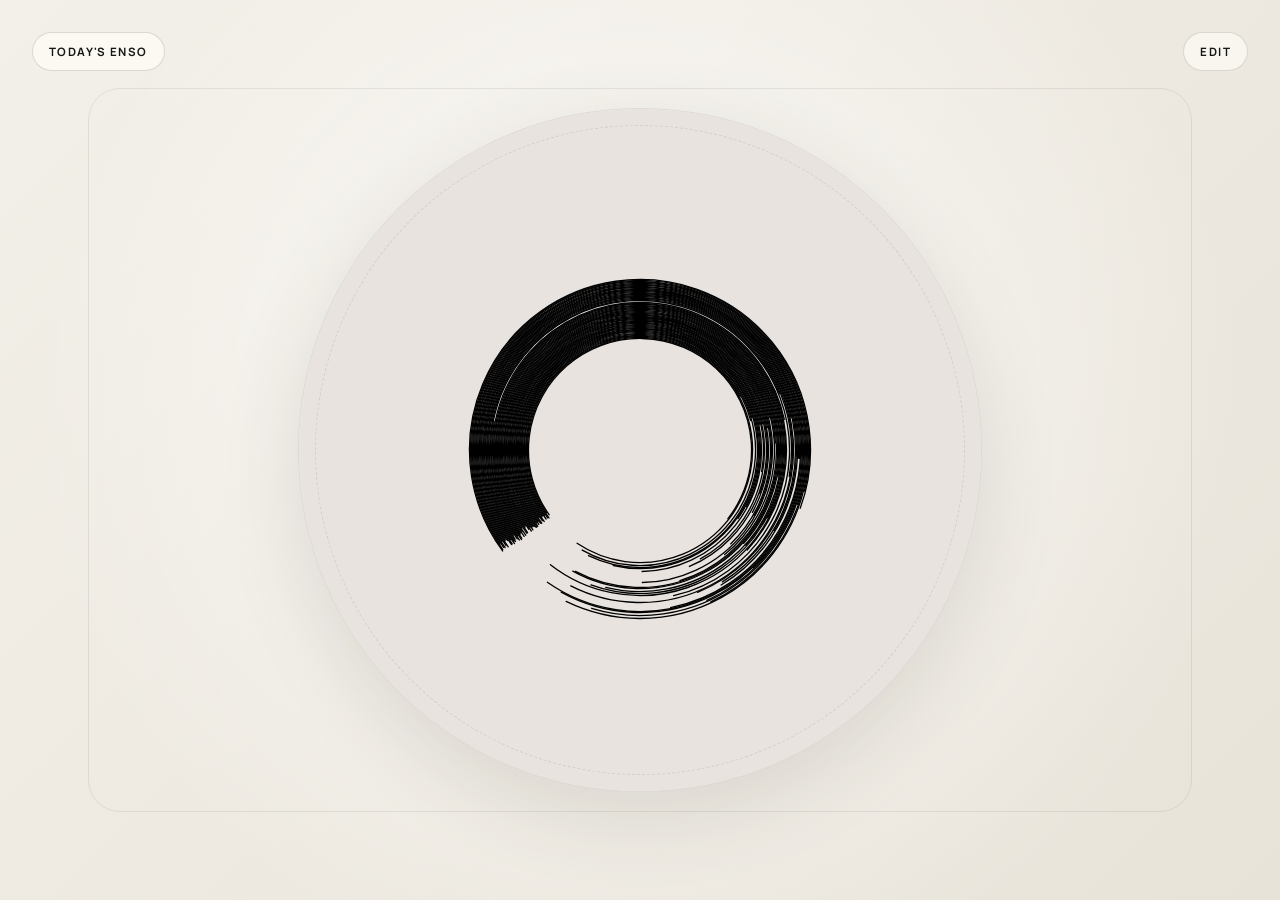
==== index.html @ 66846005 "Modernize design and organize docs Co-authored-by: Copilot <223556219+Copilot@users.noreply.github.c" ====
<!DOCTYPE html>
<!-- saved from url=(0022)./ -->
<html lang="en"><head><meta http-equiv="Content-Type" content="text/html; charset=UTF-8">
    
    <meta name="viewport" content="width=device-width, initial-scale=1.0">
    <title>CyberEnsō</title>
    <link rel="apple-touch-icon" sizes="57x57" href="./assets/apple-icon-57x57.png">
    <link rel="apple-touch-icon" sizes="60x60" href="./assets/apple-icon-60x60.png">
    <link rel="apple-touch-icon" sizes="72x72" href="./assets/apple-icon-72x72.png">
    <link rel="apple-touch-icon" sizes="76x76" href="./assets/apple-icon-76x76.png">
    <link rel="apple-touch-icon" sizes="114x114" href="./assets/apple-icon-114x114.png">
    <link rel="apple-touch-icon" sizes="120x120" href="./assets/apple-icon-120x120.png">
    <link rel="apple-touch-icon" sizes="144x144" href="./assets/apple-icon-144x144.png">
    <link rel="apple-touch-icon" sizes="152x152" href="./assets/apple-icon-152x152.png">
    <link rel="apple-touch-icon" sizes="180x180" href="./assets/apple-icon-180x180.png">
    <link rel="icon" type="image/png" sizes="192x192" href="./assets/android-icon-192x192.png">
    <link rel="icon" type="image/png" sizes="32x32" href="./assets/favicon-32x32.png">
    <link rel="icon" type="image/png" sizes="96x96" href="./assets/favicon-96x96.png">
    <link rel="icon" type="image/png" sizes="16x16" href="./assets/favicon-16x16.png">
    <link rel="manifest" href="./assets/manifest.json">
    <meta name="msapplication-TileColor" content="#e8e3df">
    <meta name="msapplication-TileImage" content="./assets/apple-icon-144x144.png">
    <meta name="theme-color" content="#e8e3df">
    <meta property="og:url" content=".">
    <meta property="og:type" content="website">
    <meta property="og:title" content="CyberEnsō">
    <meta property="og:description" content="A tool to generate your own Ensō.">
    <meta property="og:image" content="./assets/enso.png">
    <script type="module" crossorigin="" src="./assets/index-CF1CkH1m.js"></script>
    <link rel="stylesheet" crossorigin="" href="./assets/index-Bpd4tjvV.css">
  </head>
  <body>
    <div id="app" data-v-app=""><div class="container"><div class="toolbar"><div id="edit">Today's Enso</div><div id="edit">Close</div></div><div id="enso"><svg id="svgenso" viewBox="0 0 2048 2048" xmlns="http://www.w3.org/2000/svg"><rect width="100%" height="100%" fill="#e8e3df"></rect><path fill="none" stroke="#000000" stroke-width="4" d="M 1476.0691675437706 1264.369440146376 A 512 512 0 1 0 607.1728546015645 1321.3199133240012" stroke-linecap="round" shape-rendering="geometricPrecision"></path><path fill="none" stroke="#000000" stroke-width="4" d="M 1172.817197703873 1510.7591207851851 A 509 509 0 1 0 611.6888050130898 1322.4635295785167" stroke-linecap="round" shape-rendering="geometricPrecision"></path><path fill="none" stroke="#000000" stroke-width="4" d="M 1462.208854314926 1277 A 506 506 0 1 0 618.3015240126605 1326.3983243696136" stroke-linecap="round" shape-rendering="geometricPrecision"></path><path fill="none" stroke="#000000" stroke-width="4" d="M 1514.1081425869734 910.8496196650359 A 503 503 0 1 0 620.7068509453918 1324.605448928687" stroke-linecap="round" shape-rendering="geometricPrecision"></path><path fill="none" stroke="#000000" stroke-width="4" d="M 894.5904774487395 1506.9629131445342 A 500 500 0 1 0 614.9251412874881 1311.5026260216391" stroke-linecap="round" shape-rendering="geometricPrecision"></path><path fill="none" stroke="#000000" stroke-width="4" d="M 1514.8811052757835 946.2520708750053 A 497 497 0 1 0 625.5175048108542 1321.019698046834" stroke-linecap="round" shape-rendering="geometricPrecision"></path><path fill="none" stroke="#000000" stroke-width="4" d="M 963.7965443578572 1514.317798910813 A 494 494 0 1 0 619.8340395920383 1308.0525945093793" stroke-linecap="round" shape-rendering="geometricPrecision"></path><path fill="none" stroke="#000000" stroke-width="4" d="M 1421.2273442380992 1312.6025588756042 A 491 491 0 1 0 628.2892134159788 1314.6784707904167" stroke-linecap="round" shape-rendering="geometricPrecision"></path><path fill="none" stroke="#000000" stroke-width="4" d="M 1511.7027235853188 1006.9690456091795 A 488 488 0 1 0 630.7069982627243 1312.9024312540191" stroke-linecap="round" shape-rendering="geometricPrecision"></path><path fill="none" stroke="#000000" stroke-width="4" d="M 1492.474025750198 1149.5272368747226 A 485 485 0 1 0 633.1247831094698 1311.1263917176216" stroke-linecap="round" shape-rendering="geometricPrecision"></path><path fill="none" stroke="#000000" stroke-width="4" d="M 907.3936463209601 1491.6825400650303 A 482 482 0 1 0 623.9340785840329 1292.8331425282106" stroke-linecap="round" shape-rendering="geometricPrecision"></path><path fill="none" stroke="#000000" stroke-width="4" d="M 1499.4296066361933 965.6245845089344 A 479 479 0 1 0 639.9494664072417 1310.2624454012746" stroke-linecap="round" shape-rendering="geometricPrecision"></path><path fill="none" stroke="#000000" stroke-width="4" d="M 1409.092089322475 1303.7857800912172 A 476 476 0 1 0 642.3547933399731 1308.469569960348" stroke-linecap="round" shape-rendering="geometricPrecision"></path><path fill="none" stroke="#000000" stroke-width="4" d="M 1253.3149503765176 1437.6951214769342 A 473 473 0 1 0 637.0151836579637 1295.9774842164707" stroke-linecap="round" shape-rendering="geometricPrecision"></path><path fill="none" stroke="#000000" stroke-width="4" d="M 1490.4966912714212 1081.2785914004194 A 470 470 0 1 0 647.1654472054356 1304.883819078495" stroke-linecap="round" shape-rendering="geometricPrecision"></path><path fill="none" stroke="#000000" stroke-width="4" d="M 1415.659155230513 1278.3464293520176 A 467 467 0 1 0 649.5707741381668 1303.0909436375682" stroke-linecap="round" shape-rendering="geometricPrecision"></path><path fill="none" stroke="#000000" stroke-width="4" d="M 813.3484081208503 1437.4270272234028 A 464 464 0 1 0 637.076978560834 1280.0987611847952" stroke-linecap="round" shape-rendering="geometricPrecision"></path><path fill="none" stroke="#000000" stroke-width="4" d="M 1288.4187371578323 1401.6290924172251 A 461 461 0 1 0 644.99159708483 1286.4378603016191" stroke-linecap="round" shape-rendering="geometricPrecision"></path><path fill="none" stroke="#000000" stroke-width="4" d="M 1473.5852500190301 1111.3905198824575 A 458 458 0 1 0 656.7867549363607 1297.7123173147886" stroke-linecap="round" shape-rendering="geometricPrecision"></path><path fill="none" stroke="#000000" stroke-width="4" d="M 1244.5883772120833 1421.951966748425 A 455 455 0 1 0 649.9244613310145 1283.022183161034" stroke-linecap="round" shape-rendering="geometricPrecision"></path><path fill="none" stroke="#000000" stroke-width="4" d="M 984.6056042780585 1474.280003537469 A 452 452 0 1 0 650.6035708879149 1278.7137741197826" stroke-linecap="round" shape-rendering="geometricPrecision"></path><path fill="none" stroke="#000000" stroke-width="4" d="M 1471.2914194431937 984.8670715063015 A 449 449 0 1 0 662.1382012704164 1289.8139172808496" stroke-linecap="round" shape-rendering="geometricPrecision"></path><path fill="none" stroke="#000000" stroke-width="4" d="M 1365.655821631064 1310.6832739201964 A 446 446 0 1 0 659.1052260284393 1280.452342411302" stroke-linecap="round" shape-rendering="geometricPrecision"></path><path fill="none" stroke="#000000" stroke-width="4" d="M 1455.6459386998592 1123.653317074332 A 443 443 0 1 0 668.813389600017 1288.747940110156" stroke-linecap="round" shape-rendering="geometricPrecision"></path><path fill="none" stroke="#000000" stroke-width="4" d="M 1416.042870642882 1223.7558198854006 A 440 440 0 1 0 671.2187165327482 1286.9550646692292" stroke-linecap="round" shape-rendering="geometricPrecision"></path><path fill="none" stroke="#000000" stroke-width="4" d="M 1373.0037178906668 1286.9931651174452 A 437 437 0 1 0 671.8093406573986 1282.709759135259" stroke-linecap="round" shape-rendering="geometricPrecision"></path><path fill="none" stroke="#000000" stroke-width="4" d="M 1396.0106085047169 1247.5265245109636 A 434 434 0 1 0 672.4419280465245 1278.4856028233326" stroke-linecap="round" shape-rendering="geometricPrecision"></path><path fill="none" stroke="#000000" stroke-width="4" d="M 1454.9343566124046 1016.4780128255308 A 431 431 0 1 0 676.6449103508896 1279.1576800624637" stroke-linecap="round" shape-rendering="geometricPrecision"></path><path fill="none" stroke="#000000" stroke-width="4" d="M 1299.1130969458388 1351.8670216549226 A 428 428 0 1 0 679.0626951976353 1277.381640526066" stroke-linecap="round" shape-rendering="geometricPrecision"></path><path fill="none" stroke="#000000" stroke-width="4" d="M 1230.0440886046933 1395.7133755342431 A 425 425 0 1 0 676.2863700943649 1268.3772321183933" stroke-linecap="round" shape-rendering="geometricPrecision"></path><path fill="none" stroke="#000000" stroke-width="4" d="M 1435.1841673393692 1118.929344933111 A 422 422 0 1 0 685.6506781291358 1276.19781202367" stroke-linecap="round" shape-rendering="geometricPrecision"></path><path fill="none" stroke="#000000" stroke-width="4" d="M 873.8438291405191 1415.1701987023275 A 419 419 0 1 0 676.224852545041 1257.6952006624902" stroke-linecap="round" shape-rendering="geometricPrecision"></path><path fill="none" stroke="#000000" stroke-width="4" d="M 828.6998298810695 1391.3061986293137 A 416 416 0 1 0 678.7148894003271 1256.0219653355512" stroke-linecap="round" shape-rendering="geometricPrecision"></path><path fill="none" stroke="#000000" stroke-width="4" d="M 1242.8566561283137 1374.2438637126038 A 413 413 0 1 0 691.151619431363 1268.5014428440777" stroke-linecap="round" shape-rendering="geometricPrecision"></path><path fill="none" stroke="#000000" stroke-width="4" d="M 1416.0849499448445 904.127601063678 A 410 410 0 1 0 695.2719858600608 1269.0263102599636" stroke-linecap="round" shape-rendering="geometricPrecision"></path><path fill="none" stroke="#000000" stroke-width="4" d="M 1156.5062388640629 1408.826060268922 A 407 407 0 1 0 687.7779941402241 1253.3551019175916" stroke-linecap="round" shape-rendering="geometricPrecision"></path><path fill="none" stroke="#000000" stroke-width="4" d="M 1390.1483459628066 1194.7377777432425 A 404 404 0 1 0 698.4049739715997 1263.1733242348846" stroke-linecap="round" shape-rendering="geometricPrecision"></path><path fill="none" stroke="#000000" stroke-width="4" d="M 1297.481342385062 1317.2728343492872 A 401 401 0 1 0 695.9219633125655 1254.5771060693546" stroke-linecap="round" shape-rendering="geometricPrecision"></path><path fill="none" stroke="#000000" stroke-width="4" d="M 1419.8197143565728 1065.6023283805262 A 398 398 0 1 0 704.8932935909859 1261.8548084962574" stroke-linecap="round" shape-rendering="geometricPrecision"></path><path fill="none" stroke="#000000" stroke-width="4" d="M 1335.2642476746553 1267.186282753635 A 395 395 0 1 0 707.2986205237171 1260.0619330553309" stroke-linecap="round" shape-rendering="geometricPrecision"></path><path fill="none" stroke="#000000" stroke-width="4" d="M 1017.1586566765849 1415.9402965013055 A 392 392 0 1 0 701.7195359159509 1247.157573184891" stroke-linecap="round" shape-rendering="geometricPrecision"></path><path fill="none" stroke="#000000" stroke-width="4" d="M 1350.24285093077 812.1354153791544 A 389 389 0 1 0 712.1092743891797 1256.4761821734778" stroke-linecap="round" shape-rendering="geometricPrecision"></path><path fill="none" stroke="#000000" stroke-width="4" d="M 1211.136513415086 1361.6032069558069 A 386 386 0 1 0 709.7514099144607 1248.1513409044228" stroke-linecap="round" shape-rendering="geometricPrecision"></path><path fill="none" stroke="#000000" stroke-width="4" d="M 1090.5072520464344 1401.1813694036757 A 383 383 0 1 0 713.7540517092601 1248.5806126298073" stroke-linecap="round" shape-rendering="geometricPrecision"></path><path fill="none" stroke="#000000" stroke-width="4" d="M 1398.226946144639 1089.9863075134335 A 380 380 0 1 0 719.3252551873734 1251.097555850698" stroke-linecap="round" shape-rendering="geometricPrecision"></path><path fill="none" stroke="#000000" stroke-width="4" d="M 1266.3309288518253 1312.7987550558546 A 377 377 0 1 0 720.1650375923095 1247.1889684073058" stroke-linecap="round" shape-rendering="geometricPrecision"></path><path fill="none" stroke="#000000" stroke-width="4" d="M 1385.2562590321115 1120.7983228683427 A 374 374 0 1 0 724.135909052836 1247.511804968845" stroke-linecap="round" shape-rendering="geometricPrecision"></path><path fill="none" stroke="#000000" stroke-width="4" d="M 1198.1739497935655 1351.573556950662 A 371 371 0 1 0 725.0006072858007 1243.6368893345104" stroke-linecap="round" shape-rendering="geometricPrecision"></path><path fill="none" stroke="#000000" stroke-width="4" d="M 1354.7562090380934 1185.3205820183805 A 368 368 0 1 0 725.904676315947 1239.7850272787705" stroke-linecap="round" shape-rendering="geometricPrecision"></path><path fill="none" stroke="#000000" stroke-width="4" d="M 1303.606221738427 1258.6174775355869 A 365 365 0 1 0 731.3518898510298 1242.133178646065" stroke-linecap="round" shape-rendering="geometricPrecision"></path><path fill="none" stroke="#000000" stroke-width="4" d="M 882.555331486883 1357.2227569497834 A 362 362 0 1 0 723.535552795477 1225.903729450648" stroke-linecap="round" shape-rendering="geometricPrecision"></path><path fill="none" stroke="#000000" stroke-width="4" d="M 895.3459061132372 1359.1553731124955 A 359 359 0 1 0 724.6349898778867 1222.145377727029" stroke-linecap="round" shape-rendering="geometricPrecision"></path><path fill="none" stroke="#000000" stroke-width="4" d="M 1369.4252785542549 1110.1241948334816 A 356 356 0 1 0 738.5678706492236 1236.7545523232855" stroke-linecap="round" shape-rendering="geometricPrecision"></path><path fill="none" stroke="#000000" stroke-width="4" d="M 1246.1500980405926 1298.3325243943107 A 353 353 0 1 0 736.6172220202193 1228.9881433659618" stroke-linecap="round" shape-rendering="geometricPrecision"></path><path fill="none" stroke="#000000" stroke-width="4" d="M 1219.7175162147614 1314.1631503942647 A 350 350 0 1 0 736.2495856392419 1223.2478332007954" stroke-linecap="round" shape-rendering="geometricPrecision"></path><path fill="none" stroke="#000000" stroke-width="4" d="M 1369.0990976927908 987.7286232461242 A 347 347 0 1 0 745.7838514474174 1231.3759260005058" stroke-linecap="round" shape-rendering="geometricPrecision"></path><path fill="none" stroke="#000000" stroke-width="4" d="M 1226.1981267886108 1302.3018460649819 A 344 344 0 1 0 743.9442616854262 1223.7618167645633" stroke-linecap="round" shape-rendering="geometricPrecision"></path><path fill="none" stroke="#000000" stroke-width="4" d="M 1260.8785043265182 1269.2948719154801 A 341 341 0 1 0 749.1784557532561 1225.8764939705338" stroke-linecap="round" shape-rendering="geometricPrecision"></path><path fill="none" stroke="#000000" stroke-width="4" d="M 1122.821636196285 1347.231007515506 A 338 338 0 1 0 747.465395510342 1218.351775190628" stroke-linecap="round" shape-rendering="geometricPrecision"></path><path fill="none" stroke="#000000" stroke-width="4" d="M 909.423251985901 1338.7970279632793 A 335 335 0 1 0 747.2570713439192 1212.7812263940866" stroke-linecap="round" shape-rendering="geometricPrecision"></path><text x="2028" y="2028" color="black" text-anchor="end" font-size="40" id="svgsource" font-family="Arnold, sans-serif">— Matsuo Bashō (Flitting butterflies...)</text></svg><div id="source">— Matsuo Bashō (Flitting butterflies...)</div></div><div id="form"><div id="buttons"><button class="download">Download as SVG</button><button class="download">Download as PNG</button><button>Anti-Clockwise</button><button>Reset</button></div><input type="text" name="title" placeholder="Title"><div class="form-group"><input type="text" name="title" placeholder="Author"><div class="selection"><label for="source">Source: </label><select><option value="Standard">Standard</option><option value="No Source">No Source</option><option value="Author and Title">Author and Title</option><option value="Author and First Line">Author and First Line</option><option value="Author Only">Author Only</option></select></div></div><textarea name="content" id="" cols="30" rows="10" placeholder="Content"></textarea><div id="info"><h4>About CyberEnsō</h4><div class="content"><p> You might be wondering what is an Ensō! Ensō is a Zen-buddhist practice that allows one to create a momentous artwork. To know more you can visit the <a href="https://en.wikipedia.org/wiki/Ens%C5%8D" target="_blank">Wikipedia Page</a>. </p><p> CyberEnsō is my take on traditional Ensō. It is a simple web app to create an momentous Ensō. We take the content from the textarea and <b>hash</b> it. Hashing is a destructive process and I'm using it as an analog of <b>clearing one's mind</b> for painting an Ensō. </p></div></div></div><div id="daily" style="display: none;"><div class="panes image"><img src="./CyberEnsō_files/2026-11-01-daily.jpg"></div><div class="panes controls"><div id="buttons"><div class="form-group"><div class="selection"><label for="source">Source: </label><select><option value="Light">Light</option><option value="Dark">Dark</option><option value="Light with source">Light with source</option><option value="Dark with source">Dark with source</option></select></div></div><a href="./CyberEnsō_files/2026-11-01-daily.jpg" class="button download" download="">Download</a></div><div class="links"><div class="link"> Generic: <a href="./daily.jpg">./daily.jpg</a></div><div class="link"> Today: <a href="./CyberEnsō_files/2026-11-01-daily.jpg">./2026-11-01-daily.jpg</a></div><div class="link"> Text: <a href="./todays-text.txt">./todays-text.txt</a></div></div></div></div></div></div>
  

</body><div id="fow-app" style="color-scheme: initial !important; forced-color-adjust: initial !important; math-depth: initial !important; position-anchor: initial !important; text-size-adjust: initial !important; appearance: initial !important; color: initial !important; font-feature-settings: initial !important; font-kerning: initial !important; font-language-override: initial !important; font-optical-sizing: initial !important; font-palette: initial !important; font-size-adjust: initial !important; font-stretch: initial !important; font-style: initial !important; font-synthesis: initial !important; font-variant: initial !important; font-variation-settings: initial !important; font-weight: initial !important; position-area: initial !important; text-orientation: initial !important; text-rendering: initial !important; text-spacing-trim: initial !important; -webkit-font-smoothing: initial !important; -webkit-locale: initial !important; -webkit-text-orientation: initial !important; -webkit-writing-mode: initial !important; writing-mode: initial !important; zoom: initial !important; accent-color: initial !important; place-content: initial !important; place-items: initial !important; place-self: initial !important; alignment-baseline: initial !important; anchor-name: initial !important; anchor-scope: initial !important; animation-composition: initial !important; animation: initial !important; animation-trigger: initial !important; app-region: initial !important; aspect-ratio: initial !important; backdrop-filter: initial !important; backface-visibility: initial !important; background: initial !important; background-blend-mode: initial !important; baseline-shift: initial !important; baseline-source: initial !important; block-size: initial !important; border-block: initial !important; border: initial !important; border-radius: initial !important; border-collapse: initial !important; border-end-end-radius: initial !important; border-end-start-radius: initial !important; border-inline: initial !important; border-shape: initial !important; border-start-end-radius: initial !important; border-start-start-radius: initial !important; box-decoration-break: initial !important; box-shadow: initial !important; box-sizing: initial !important; break-after: initial !important; break-before: initial !important; break-inside: initial !important; buffered-rendering: initial !important; caption-side: initial !important; caret-animation: initial !important; caret-color: initial !important; caret-shape: initial !important; clear: initial !important; clip: initial !important; clip-path: initial !important; clip-rule: initial !important; color-interpolation: initial !important; color-interpolation-filters: initial !important; color-rendering: initial !important; columns: initial !important; column-fill: initial !important; gap: initial !important; rule-break: initial !important; rule: initial !important; rule-inset: initial !important; rule-visibility-items: initial !important; column-span: initial !important; contain: initial !important; contain-intrinsic-block-size: initial !important; contain-intrinsic-size: initial !important; contain-intrinsic-inline-size: initial !important; container: initial !important; content: initial !important; content-visibility: initial !important; corner-shape: initial !important; corner-block-end-shape: initial !important; corner-block-start-shape: initial !important; counter-increment: initial !important; counter-reset: initial !important; counter-set: initial !important; cursor: initial !important; cx: initial !important; cy: initial !important; d: initial !important; display: initial !important; dominant-baseline: initial !important; dynamic-range-limit: initial !important; empty-cells: initial !important; field-sizing: initial !important; fill: initial !important; fill-opacity: initial !important; fill-rule: initial !important; filter: initial !important; flex: initial !important; flex-flow: initial !important; flex-line-count: initial !important; float: initial !important; flood-color: initial !important; flood-opacity: initial !important; frame-sizing: initial !important; grid: initial !important; grid-area: initial !important; height: initial !important; hyphenate-character: initial !important; hyphenate-limit-chars: initial !important; hyphens: initial !important; image-orientation: initial !important; image-rendering: initial !important; initial-letter: initial !important; inline-size: initial !important; inset-block: initial !important; inset-inline: initial !important; interactivity: initial !important; interest-delay: initial !important; interpolate-size: initial !important; letter-spacing: initial !important; lighting-color: initial !important; line-break: initial !important; line-height: initial !important; list-style: initial !important; margin-block: initial !important; margin: initial !important; margin-inline: initial !important; margin-trim: initial !important; marker: initial !important; mask: initial !important; mask-type: initial !important; math-shift: initial !important; math-style: initial !important; max-block-size: initial !important; max-height: initial !important; max-inline-size: initial !important; max-width: initial !important; min-block-size: initial !important; min-height: initial !important; min-inline-size: initial !important; min-width: initial !important; mix-blend-mode: initial !important; object-fit: initial !important; object-position: initial !important; object-view-box: initial !important; offset: initial !important; opacity: initial !important; order: initial !important; orphans: initial !important; outline: initial !important; outline-offset: initial !important; overflow-anchor: initial !important; overflow-block: initial !important; overflow-clip-margin: initial !important; overflow-inline: initial !important; overflow-wrap: initial !important; overflow: initial !important; overlay: initial !important; overscroll-behavior-block: initial !important; overscroll-behavior-inline: initial !important; overscroll-behavior: initial !important; padding-block: initial !important; padding: initial !important; padding-inline: initial !important; page: initial !important; page-margin-safety: initial !important; page-orientation: initial !important; paint-order: initial !important; perspective: initial !important; perspective-origin: initial !important; position-try: initial !important; position-visibility: initial !important; print-color-adjust: initial !important; quotes: initial !important; r: initial !important; reading-flow: initial !important; reading-order: initial !important; resize: initial !important; rotate: initial !important; ruby-align: initial !important; ruby-overhang: initial !important; ruby-position: initial !important; rule-overlap: initial !important; rx: initial !important; ry: initial !important; scale: initial !important; scroll-axis-lock: initial !important; scroll-behavior: initial !important; scroll-initial-target: initial !important; scroll-margin-block: initial !important; scroll-margin: initial !important; scroll-margin-inline: initial !important; scroll-marker-group: initial !important; scroll-padding-block: initial !important; scroll-padding: initial !important; scroll-padding-inline: initial !important; scroll-snap-align: initial !important; scroll-snap-stop: initial !important; scroll-snap-type: initial !important; scroll-target-group: initial !important; scroll-timeline: initial !important; scrollbar-color: initial !important; scrollbar-gutter: initial !important; scrollbar-width: initial !important; shape-image-threshold: initial !important; shape-margin: initial !important; shape-outside: initial !important; shape-rendering: initial !important; size: initial !important; speak: initial !important; stop-color: initial !important; stop-opacity: initial !important; stroke: initial !important; stroke-dasharray: initial !important; stroke-dashoffset: initial !important; stroke-linecap: initial !important; stroke-linejoin: initial !important; stroke-miterlimit: initial !important; stroke-opacity: initial !important; stroke-width: initial !important; tab-size: initial !important; table-layout: initial !important; text-align: initial !important; text-align-last: initial !important; text-anchor: initial !important; text-autospace: initial !important; text-box: initial !important; text-combine-upright: initial !important; text-decoration: initial !important; text-decoration-skip-ink: initial !important; text-emphasis: initial !important; text-emphasis-position: initial !important; text-fit: initial !important; text-indent: initial !important; text-justify: initial !important; text-overflow: initial !important; text-shadow: initial !important; text-transform: initial !important; text-underline-offset: initial !important; text-underline-position: initial !important; text-wrap: initial !important; timeline-scope: initial !important; timeline-trigger: initial !important; touch-action: initial !important; transform: initial !important; transform-box: initial !important; transform-origin: initial !important; transform-style: initial !important; transition: initial !important; translate: initial !important; trigger-scope: initial !important; user-select: initial !important; vector-effect: initial !important; vertical-align: initial !important; view-timeline: initial !important; view-transition-class: initial !important; view-transition-group: initial !important; view-transition-name: initial !important; view-transition-scope: initial !important; visibility: initial !important; border-spacing: initial !important; -webkit-box-align: initial !important; -webkit-box-decoration-break: initial !important; -webkit-box-direction: initial !important; -webkit-box-flex: initial !important; -webkit-box-ordinal-group: initial !important; -webkit-box-orient: initial !important; -webkit-box-pack: initial !important; -webkit-box-reflect: initial !important; -webkit-line-break: initial !important; -webkit-line-clamp: initial !important; -webkit-mask-box-image: initial !important; -webkit-rtl-ordering: initial !important; -webkit-ruby-position: initial !important; -webkit-tap-highlight-color: initial !important; -webkit-text-combine: initial !important; -webkit-text-decorations-in-effect: initial !important; -webkit-text-fill-color: initial !important; -webkit-text-security: initial !important; -webkit-text-stroke: initial !important; -webkit-user-drag: initial !important; white-space-collapse: initial !important; widows: initial !important; width: initial !important; will-change: initial !important; window-drag: initial !important; word-break: initial !important; word-spacing: initial !important; x: initial !important; y: initial !important; position: fixed !important; inset: 0px !important; z-index: 2147483647 !important; pointer-events: none !important; isolation: isolate !important; font-size: 14px !important; font-family: -apple-system, BlinkMacSystemFont, &quot;Segoe UI&quot;, Roboto, Arial, sans-serif !important;"></div></html>
---- assets/index-Bpd4tjvV.css ----
@import url("https://fonts.googleapis.com/css2?family=DM+Mono:wght@400;500&family=Manrope:wght@400;500;600;700&display=swap");

:root {
  color-scheme: light;
  --paper: #f3f0e9;
  --paper-deep: #e8e3d9;
  --ink: #171714;
  --muted: #74736d;
  --line: rgba(23, 23, 20, .14);
  --accent: #c65a3a;
  --card: rgba(255, 253, 248, .74);
  --shadow: 0 24px 80px rgba(58, 48, 37, .13);
}

* { box-sizing: border-box; margin: 0; padding: 0; }
html { background: var(--paper); }
body { min-width: 320px; background: var(--paper); }

#app {
  min-height: 100vh;
  color: var(--ink);
  font-family: Manrope, system-ui, sans-serif;
  -webkit-font-smoothing: antialiased;
  text-align: center;
}

.container {
  position: relative;
  display: flex;
  min-height: 100vh;
  width: 100%;
  flex-direction: row;
  justify-content: center;
  align-items: center;
  overflow: hidden;
  background:
    radial-gradient(circle at 50% 45%, rgba(255, 255, 255, .76), transparent 38rem),
    linear-gradient(135deg, var(--paper), var(--paper-deep));
}

.container::before {
  position: absolute;
  inset: 5.5rem;
  border: 1px solid rgba(23, 23, 20, .08);
  border-radius: 2rem;
  content: "";
  pointer-events: none;
}

.toolbar {
  position: absolute;
  z-index: 99;
  top: 2rem;
  right: 2rem;
  left: 2rem;
  display: flex;
  justify-content: space-between;
  pointer-events: none;
}

.toolbar #edit {
  pointer-events: auto;
  cursor: pointer;
  border: 1px solid var(--line);
  border-radius: 999px;
  background: rgba(255, 253, 248, .65);
  padding: .68rem 1rem;
  color: var(--ink);
  font-size: .72rem;
  font-weight: 700;
  letter-spacing: .12em;
  text-transform: uppercase;
  transition: background .2s ease, border-color .2s ease, transform .2s ease;
}

.toolbar #edit:hover {
  border-color: var(--ink);
  background: var(--ink);
  color: var(--paper);
  transform: translateY(-2px);
}

#enso {
  position: relative;
  z-index: 1;
  display: flex;
  width: min(76vmin, 58rem);
  height: min(76vmin, 58rem);
  justify-content: center;
  align-items: center;
  border: 1px solid rgba(23, 23, 20, .1);
  border-radius: 50%;
  background: var(--paper);
  box-shadow: var(--shadow);
}

#enso::after {
  position: absolute;
  inset: 1rem;
  border: 1px dashed rgba(23, 23, 20, .1);
  border-radius: 50%;
  content: "";
  pointer-events: none;
}

#enso #svgenso { width: 100%; height: 100%; border-radius: 50%; }
#enso #source { position: absolute; right: 1rem; bottom: 1rem; display: none; max-width: 250px; text-align: right; }

.container #form {
  z-index: 2;
  display: flex;
  width: min(40rem, calc(100vw - 3rem));
  max-height: calc(100vh - 8rem);
  flex-direction: column;
  padding: 2rem;
  overflow: auto;
  border: 1px solid var(--line);
  border-radius: 1.5rem;
  background: var(--card);
  box-shadow: var(--shadow);
  backdrop-filter: blur(18px);
  text-align: left;
}

.container input,
.container button,
.container .button,
.container textarea,
.container .form-group .selection {
  border: 1px solid var(--line);
  border-radius: .7rem;
  background: rgba(255, 253, 248, .7);
  padding: .8rem .9rem;
  color: var(--ink);
  font: inherit;
}

.container input:focus,
.container button:focus-visible,
.container textarea:focus,
.container select:focus-visible {
  outline: 2px solid var(--accent);
  outline-offset: 2px;
}

.container input,
.container button,
.container .button { min-height: 44px; }
.container textarea { min-height: 10rem; resize: vertical; }
.container button, .container .button { cursor: pointer; transition: transform .2s ease, background .2s ease; }
.container button:hover, .container .button:hover { background: var(--ink); color: var(--paper); transform: translateY(-2px); }
.container #buttons { display: flex; flex-flow: wrap; justify-content: space-between; gap: .7rem; }
.container #buttons button, .container #buttons .button, .container #buttons .download { width: calc(50% - .35rem); }
.container .form-group { display: flex; flex-flow: wrap; gap: .7rem; }
.container .form-group input { flex: 1; margin-right: 0; }
.container .form-group .selection { display: flex; align-items: center; padding: 0 .7rem; }
.container .form-group .selection select { height: 42px; border: 0; background: transparent; color: inherit; font: inherit; }
.container #info { display: block; color: var(--muted); line-height: 1.7; }
.container #info h4 { cursor: pointer; margin: 1.4rem 0 .6rem; color: var(--ink); font-size: .78rem; letter-spacing: .12em; text-transform: uppercase; }
.container #info p { margin-bottom: 1rem; }
.container #info p a { color: var(--ink); font-weight: 700; }

#daily {
  z-index: 99;
  position: absolute;
  inset: 0;
  display: flex;
  flex-flow: wrap;
  align-items: center;
  padding: 7rem 7vw 4rem;
  background: rgba(243, 240, 233, .94);
  backdrop-filter: blur(18px);
}

#daily .panes { min-width: 280px; padding: 1rem; }
#daily .image { flex: 2; }
#daily .image img { width: 100%; height: auto; border: 1px solid var(--line); border-radius: 1rem; box-shadow: var(--shadow); }
#daily .controls { display: flex; flex: 1; flex-direction: column; justify-content: center; align-items: center; gap: 1rem; }
#daily .controls #buttons { justify-content: center; gap: .7rem; width: 100%; }
#daily .controls .links { display: flex; flex-direction: column; align-items: flex-start; gap: .7rem; color: var(--muted); }
#daily .controls .links .link { font-size: .8rem; font-weight: 700; }
#daily .controls .links .link a { color: inherit; font-weight: 400; }
.button { color: var(--ink); line-height: 28px; text-decoration: none; }

@media (orientation: portrait), (max-width: 700px) {
  .container { flex-direction: column; }
  .container::before { inset: 1rem; border-radius: 1.5rem; }
  .toolbar { top: 1.4rem; right: 1.4rem; left: 1.4rem; }
  #enso { width: min(88vw, 36rem); height: min(88vw, 36rem); }
  .container #form { width: calc(100vw - 2rem); max-height: calc(100vh - 6rem); padding: 1.3rem; }
  #daily { padding: 5rem 1rem 2rem; }
  #daily .panes { min-width: 100%; }
}

@media (max-width: 500px) {
  #enso { width: 82vw; height: 82vw; }
  .toolbar #edit { padding: .58rem .75rem; font-size: .62rem; }
  .container #buttons button, .container #buttons .button, .container #buttons .download { width: 100%; }
}
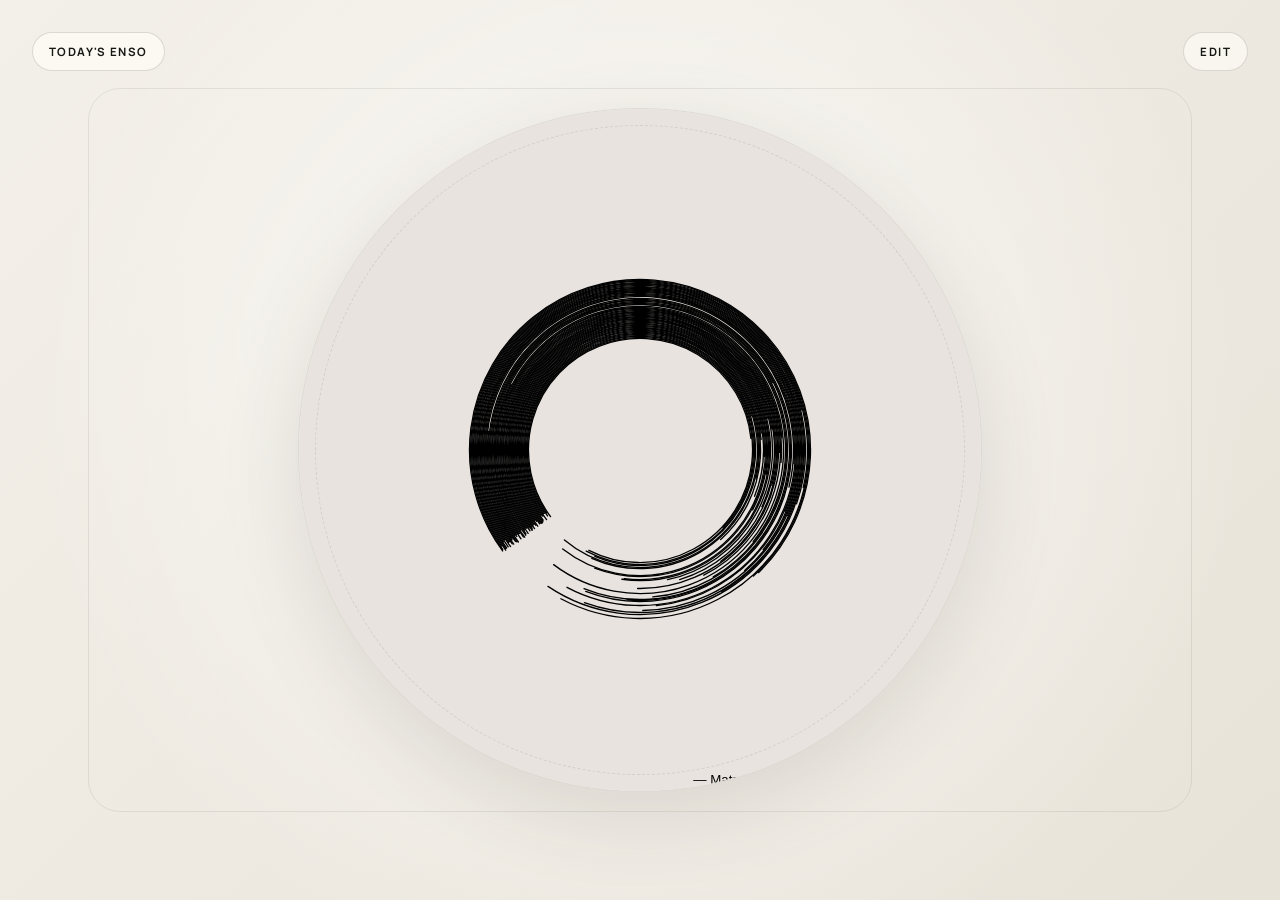
==== commit a99910ae: "Refresh browser asset cache Co-authored-by: Copilot <223556219+Copilot@users.noreply.github.com>" ====
--- a/index.html
+++ b/index.html
@@ -26,8 +26,8 @@
     <meta property="og:title" content="CyberEnsō">
     <meta property="og:description" content="A tool to generate your own Ensō.">
     <meta property="og:image" content="./assets/enso.png">
-    <script type="module" crossorigin="" src="./assets/index-CF1CkH1m.js"></script>
-    <link rel="stylesheet" crossorigin="" href="./assets/index-Bpd4tjvV.css">
+    <script type="module" crossorigin="" src="./assets/index-CF1CkH1m.js?v=6684600"></script>
+    <link rel="stylesheet" crossorigin="" href="./assets/index-Bpd4tjvV.css?v=6684600">
   </head>
   <body>
     <div id="app" data-v-app=""><div class="container"><div class="toolbar"><div id="edit">Today's Enso</div><div id="edit">Close</div></div><div id="enso"><svg id="svgenso" viewBox="0 0 2048 2048" xmlns="http://www.w3.org/2000/svg"><rect width="100%" height="100%" fill="#e8e3df"></rect><path fill="none" stroke="#000000" stroke-width="4" d="M 1476.0691675437706 1264.369440146376 A 512 512 0 1 0 607.1728546015645 1321.3199133240012" stroke-linecap="round" shape-rendering="geometricPrecision"></path><path fill="none" stroke="#000000" stroke-width="4" d="M 1172.817197703873 1510.7591207851851 A 509 509 0 1 0 611.6888050130898 1322.4635295785167" stroke-linecap="round" shape-rendering="geometricPrecision"></path><path fill="none" stroke="#000000" stroke-width="4" d="M 1462.208854314926 1277 A 506 506 0 1 0 618.3015240126605 1326.3983243696136" stroke-linecap="round" shape-rendering="geometricPrecision"></path><path fill="none" stroke="#000000" stroke-width="4" d="M 1514.1081425869734 910.8496196650359 A 503 503 0 1 0 620.7068509453918 1324.605448928687" stroke-linecap="round" shape-rendering="geometricPrecision"></path><path fill="none" stroke="#000000" stroke-width="4" d="M 894.5904774487395 1506.9629131445342 A 500 500 0 1 0 614.9251412874881 1311.5026260216391" stroke-linecap="round" shape-rendering="geometricPrecision"></path><path fill="none" stroke="#000000" stroke-width="4" d="M 1514.8811052757835 946.2520708750053 A 497 497 0 1 0 625.5175048108542 1321.019698046834" stroke-linecap="round" shape-rendering="geometricPrecision"></path><path fill="none" stroke="#000000" stroke-width="4" d="M 963.7965443578572 1514.317798910813 A 494 494 0 1 0 619.8340395920383 1308.0525945093793" stroke-linecap="round" shape-rendering="geometricPrecision"></path><path fill="none" stroke="#000000" stroke-width="4" d="M 1421.2273442380992 1312.6025588756042 A 491 491 0 1 0 628.2892134159788 1314.6784707904167" stroke-linecap="round" shape-rendering="geometricPrecision"></path><path fill="none" stroke="#000000" stroke-width="4" d="M 1511.7027235853188 1006.9690456091795 A 488 488 0 1 0 630.7069982627243 1312.9024312540191" stroke-linecap="round" shape-rendering="geometricPrecision"></path><path fill="none" stroke="#000000" stroke-width="4" d="M 1492.474025750198 1149.5272368747226 A 485 485 0 1 0 633.1247831094698 1311.1263917176216" stroke-linecap="round" shape-rendering="geometricPrecision"></path><path fill="none" stroke="#000000" stroke-width="4" d="M 907.3936463209601 1491.6825400650303 A 482 482 0 1 0 623.9340785840329 1292.8331425282106" stroke-linecap="round" shape-rendering="geometricPrecision"></path><path fill="none" stroke="#000000" stroke-width="4" d="M 1499.4296066361933 965.6245845089344 A 479 479 0 1 0 639.9494664072417 1310.2624454012746" stroke-linecap="round" shape-rendering="geometricPrecision"></path><path fill="none" stroke="#000000" stroke-width="4" d="M 1409.092089322475 1303.7857800912172 A 476 476 0 1 0 642.3547933399731 1308.469569960348" stroke-linecap="round" shape-rendering="geometricPrecision"></path><path fill="none" stroke="#000000" stroke-width="4" d="M 1253.3149503765176 1437.6951214769342 A 473 473 0 1 0 637.0151836579637 1295.9774842164707" stroke-linecap="round" shape-rendering="geometricPrecision"></path><path fill="none" stroke="#000000" stroke-width="4" d="M 1490.4966912714212 1081.2785914004194 A 470 470 0 1 0 647.1654472054356 1304.883819078495" stroke-linecap="round" shape-rendering="geometricPrecision"></path><path fill="none" stroke="#000000" stroke-width="4" d="M 1415.659155230513 1278.3464293520176 A 467 467 0 1 0 649.5707741381668 1303.0909436375682" stroke-linecap="round" shape-rendering="geometricPrecision"></path><path fill="none" stroke="#000000" stroke-width="4" d="M 813.3484081208503 1437.4270272234028 A 464 464 0 1 0 637.076978560834 1280.0987611847952" stroke-linecap="round" shape-rendering="geometricPrecision"></path><path fill="none" stroke="#000000" stroke-width="4" d="M 1288.4187371578323 1401.6290924172251 A 461 461 0 1 0 644.99159708483 1286.4378603016191" stroke-linecap="round" shape-rendering="geometricPrecision"></path><path fill="none" stroke="#000000" stroke-width="4" d="M 1473.5852500190301 1111.3905198824575 A 458 458 0 1 0 656.7867549363607 1297.7123173147886" stroke-linecap="round" shape-rendering="geometricPrecision"></path><path fill="none" stroke="#000000" stroke-width="4" d="M 1244.5883772120833 1421.951966748425 A 455 455 0 1 0 649.9244613310145 1283.022183161034" stroke-linecap="round" shape-rendering="geometricPrecision"></path><path fill="none" stroke="#000000" stroke-width="4" d="M 984.6056042780585 1474.280003537469 A 452 452 0 1 0 650.6035708879149 1278.7137741197826" stroke-linecap="round" shape-rendering="geometricPrecision"></path><path fill="none" stroke="#000000" stroke-width="4" d="M 1471.2914194431937 984.8670715063015 A 449 449 0 1 0 662.1382012704164 1289.8139172808496" stroke-linecap="round" shape-rendering="geometricPrecision"></path><path fill="none" stroke="#000000" stroke-width="4" d="M 1365.655821631064 1310.6832739201964 A 446 446 0 1 0 659.1052260284393 1280.452342411302" stroke-linecap="round" shape-rendering="geometricPrecision"></path><path fill="none" stroke="#000000" stroke-width="4" d="M 1455.6459386998592 1123.653317074332 A 443 443 0 1 0 668.813389600017 1288.747940110156" stroke-linecap="round" shape-rendering="geometricPrecision"></path><path fill="none" stroke="#000000" stroke-width="4" d="M 1416.042870642882 1223.7558198854006 A 440 440 0 1 0 671.2187165327482 1286.9550646692292" stroke-linecap="round" shape-rendering="geometricPrecision"></path><path fill="none" stroke="#000000" stroke-width="4" d="M 1373.0037178906668 1286.9931651174452 A 437 437 0 1 0 671.8093406573986 1282.709759135259" stroke-linecap="round" shape-rendering="geometricPrecision"></path><path fill="none" stroke="#000000" stroke-width="4" d="M 1396.0106085047169 1247.5265245109636 A 434 434 0 1 0 672.4419280465245 1278.4856028233326" stroke-linecap="round" shape-rendering="geometricPrecision"></path><path fill="none" stroke="#000000" stroke-width="4" d="M 1454.9343566124046 1016.4780128255308 A 431 431 0 1 0 676.6449103508896 1279.1576800624637" stroke-linecap="round" shape-rendering="geometricPrecision"></path><path fill="none" stroke="#000000" stroke-width="4" d="M 1299.1130969458388 1351.8670216549226 A 428 428 0 1 0 679.0626951976353 1277.381640526066" stroke-linecap="round" shape-rendering="geometricPrecision"></path><path fill="none" stroke="#000000" stroke-width="4" d="M 1230.0440886046933 1395.7133755342431 A 425 425 0 1 0 676.2863700943649 1268.3772321183933" stroke-linecap="round" shape-rendering="geometricPrecision"></path><path fill="none" stroke="#000000" stroke-width="4" d="M 1435.1841673393692 1118.929344933111 A 422 422 0 1 0 685.6506781291358 1276.19781202367" stroke-linecap="round" shape-rendering="geometricPrecision"></path><path fill="none" stroke="#000000" stroke-width="4" d="M 873.8438291405191 1415.1701987023275 A 419 419 0 1 0 676.224852545041 1257.6952006624902" stroke-linecap="round" shape-rendering="geometricPrecision"></path><path fill="none" stroke="#000000" stroke-width="4" d="M 828.6998298810695 1391.3061986293137 A 416 416 0 1 0 678.7148894003271 1256.0219653355512" stroke-linecap="round" shape-rendering="geometricPrecision"></path><path fill="none" stroke="#000000" stroke-width="4" d="M 1242.8566561283137 1374.2438637126038 A 413 413 0 1 0 691.151619431363 1268.5014428440777" stroke-linecap="round" shape-rendering="geometricPrecision"></path><path fill="none" stroke="#000000" stroke-width="4" d="M 1416.0849499448445 904.127601063678 A 410 410 0 1 0 695.2719858600608 1269.0263102599636" stroke-linecap="round" shape-rendering="geometricPrecision"></path><path fill="none" stroke="#000000" stroke-width="4" d="M 1156.5062388640629 1408.826060268922 A 407 407 0 1 0 687.7779941402241 1253.3551019175916" stroke-linecap="round" shape-rendering="geometricPrecision"></path><path fill="none" stroke="#000000" stroke-width="4" d="M 1390.1483459628066 1194.7377777432425 A 404 404 0 1 0 698.4049739715997 1263.1733242348846" stroke-linecap="round" shape-rendering="geometricPrecision"></path><path fill="none" stroke="#000000" stroke-width="4" d="M 1297.481342385062 1317.2728343492872 A 401 401 0 1 0 695.9219633125655 1254.5771060693546" stroke-linecap="round" shape-rendering="geometricPrecision"></path><path fill="none" stroke="#000000" stroke-width="4" d="M 1419.8197143565728 1065.6023283805262 A 398 398 0 1 0 704.8932935909859 1261.8548084962574" stroke-linecap="round" shape-rendering="geometricPrecision"></path><path fill="none" stroke="#000000" stroke-width="4" d="M 1335.2642476746553 1267.186282753635 A 395 395 0 1 0 707.2986205237171 1260.0619330553309" stroke-linecap="round" shape-rendering="geometricPrecision"></path><path fill="none" stroke="#000000" stroke-width="4" d="M 1017.1586566765849 1415.9402965013055 A 392 392 0 1 0 701.7195359159509 1247.157573184891" stroke-linecap="round" shape-rendering="geometricPrecision"></path><path fill="none" stroke="#000000" stroke-width="4" d="M 1350.24285093077 812.1354153791544 A 389 389 0 1 0 712.1092743891797 1256.4761821734778" stroke-linecap="round" shape-rendering="geometricPrecision"></path><path fill="none" stroke="#000000" stroke-width="4" d="M 1211.136513415086 1361.6032069558069 A 386 386 0 1 0 709.7514099144607 1248.1513409044228" stroke-linecap="round" shape-rendering="geometricPrecision"></path><path fill="none" stroke="#000000" stroke-width="4" d="M 1090.5072520464344 1401.1813694036757 A 383 383 0 1 0 713.7540517092601 1248.5806126298073" stroke-linecap="round" shape-rendering="geometricPrecision"></path><path fill="none" stroke="#000000" stroke-width="4" d="M 1398.226946144639 1089.9863075134335 A 380 380 0 1 0 719.3252551873734 1251.097555850698" stroke-linecap="round" shape-rendering="geometricPrecision"></path><path fill="none" stroke="#000000" stroke-width="4" d="M 1266.3309288518253 1312.7987550558546 A 377 377 0 1 0 720.1650375923095 1247.1889684073058" stroke-linecap="round" shape-rendering="geometricPrecision"></path><path fill="none" stroke="#000000" stroke-width="4" d="M 1385.2562590321115 1120.7983228683427 A 374 374 0 1 0 724.135909052836 1247.511804968845" stroke-linecap="round" shape-rendering="geometricPrecision"></path><path fill="none" stroke="#000000" stroke-width="4" d="M 1198.1739497935655 1351.573556950662 A 371 371 0 1 0 725.0006072858007 1243.6368893345104" stroke-linecap="round" shape-rendering="geometricPrecision"></path><path fill="none" stroke="#000000" stroke-width="4" d="M 1354.7562090380934 1185.3205820183805 A 368 368 0 1 0 725.904676315947 1239.7850272787705" stroke-linecap="round" shape-rendering="geometricPrecision"></path><path fill="none" stroke="#000000" stroke-width="4" d="M 1303.606221738427 1258.6174775355869 A 365 365 0 1 0 731.3518898510298 1242.133178646065" stroke-linecap="round" shape-rendering="geometricPrecision"></path><path fill="none" stroke="#000000" stroke-width="4" d="M 882.555331486883 1357.2227569497834 A 362 362 0 1 0 723.535552795477 1225.903729450648" stroke-linecap="round" shape-rendering="geometricPrecision"></path><path fill="none" stroke="#000000" stroke-width="4" d="M 895.3459061132372 1359.1553731124955 A 359 359 0 1 0 724.6349898778867 1222.145377727029" stroke-linecap="round" shape-rendering="geometricPrecision"></path><path fill="none" stroke="#000000" stroke-width="4" d="M 1369.4252785542549 1110.1241948334816 A 356 356 0 1 0 738.5678706492236 1236.7545523232855" stroke-linecap="round" shape-rendering="geometricPrecision"></path><path fill="none" stroke="#000000" stroke-width="4" d="M 1246.1500980405926 1298.3325243943107 A 353 353 0 1 0 736.6172220202193 1228.9881433659618" stroke-linecap="round" shape-rendering="geometricPrecision"></path><path fill="none" stroke="#000000" stroke-width="4" d="M 1219.7175162147614 1314.1631503942647 A 350 350 0 1 0 736.2495856392419 1223.2478332007954" stroke-linecap="round" shape-rendering="geometricPrecision"></path><path fill="none" stroke="#000000" stroke-width="4" d="M 1369.0990976927908 987.7286232461242 A 347 347 0 1 0 745.7838514474174 1231.3759260005058" stroke-linecap="round" shape-rendering="geometricPrecision"></path><path fill="none" stroke="#000000" stroke-width="4" d="M 1226.1981267886108 1302.3018460649819 A 344 344 0 1 0 743.9442616854262 1223.7618167645633" stroke-linecap="round" shape-rendering="geometricPrecision"></path><path fill="none" stroke="#000000" stroke-width="4" d="M 1260.8785043265182 1269.2948719154801 A 341 341 0 1 0 749.1784557532561 1225.8764939705338" stroke-linecap="round" shape-rendering="geometricPrecision"></path><path fill="none" stroke="#000000" stroke-width="4" d="M 1122.821636196285 1347.231007515506 A 338 338 0 1 0 747.465395510342 1218.351775190628" stroke-linecap="round" shape-rendering="geometricPrecision"></path><path fill="none" stroke="#000000" stroke-width="4" d="M 909.423251985901 1338.7970279632793 A 335 335 0 1 0 747.2570713439192 1212.7812263940866" stroke-linecap="round" shape-rendering="geometricPrecision"></path><text x="2028" y="2028" color="black" text-anchor="end" font-size="40" id="svgsource" font-family="Arnold, sans-serif">— Matsuo Bashō (Flitting butterflies...)</text></svg><div id="source">— Matsuo Bashō (Flitting butterflies...)</div></div><div id="form"><div id="buttons"><button class="download">Download as SVG</button><button class="download">Download as PNG</button><button>Anti-Clockwise</button><button>Reset</button></div><input type="text" name="title" placeholder="Title"><div class="form-group"><input type="text" name="title" placeholder="Author"><div class="selection"><label for="source">Source: </label><select><option value="Standard">Standard</option><option value="No Source">No Source</option><option value="Author and Title">Author and Title</option><option value="Author and First Line">Author and First Line</option><option value="Author Only">Author Only</option></select></div></div><textarea name="content" id="" cols="30" rows="10" placeholder="Content"></textarea><div id="info"><h4>About CyberEnsō</h4><div class="content"><p> You might be wondering what is an Ensō! Ensō is a Zen-buddhist practice that allows one to create a momentous artwork. To know more you can visit the <a href="https://en.wikipedia.org/wiki/Ens%C5%8D" target="_blank">Wikipedia Page</a>. </p><p> CyberEnsō is my take on traditional Ensō. It is a simple web app to create an momentous Ensō. We take the content from the textarea and <b>hash</b> it. Hashing is a destructive process and I'm using it as an analog of <b>clearing one's mind</b> for painting an Ensō. </p></div></div></div><div id="daily" style="display: none;"><div class="panes image"><img src="./CyberEnsō_files/2026-11-01-daily.jpg"></div><div class="panes controls"><div id="buttons"><div class="form-group"><div class="selection"><label for="source">Source: </label><select><option value="Light">Light</option><option value="Dark">Dark</option><option value="Light with source">Light with source</option><option value="Dark with source">Dark with source</option></select></div></div><a href="./CyberEnsō_files/2026-11-01-daily.jpg" class="button download" download="">Download</a></div><div class="links"><div class="link"> Generic: <a href="./daily.jpg">./daily.jpg</a></div><div class="link"> Today: <a href="./CyberEnsō_files/2026-11-01-daily.jpg">./2026-11-01-daily.jpg</a></div><div class="link"> Text: <a href="./todays-text.txt">./todays-text.txt</a></div></div></div></div></div></div>
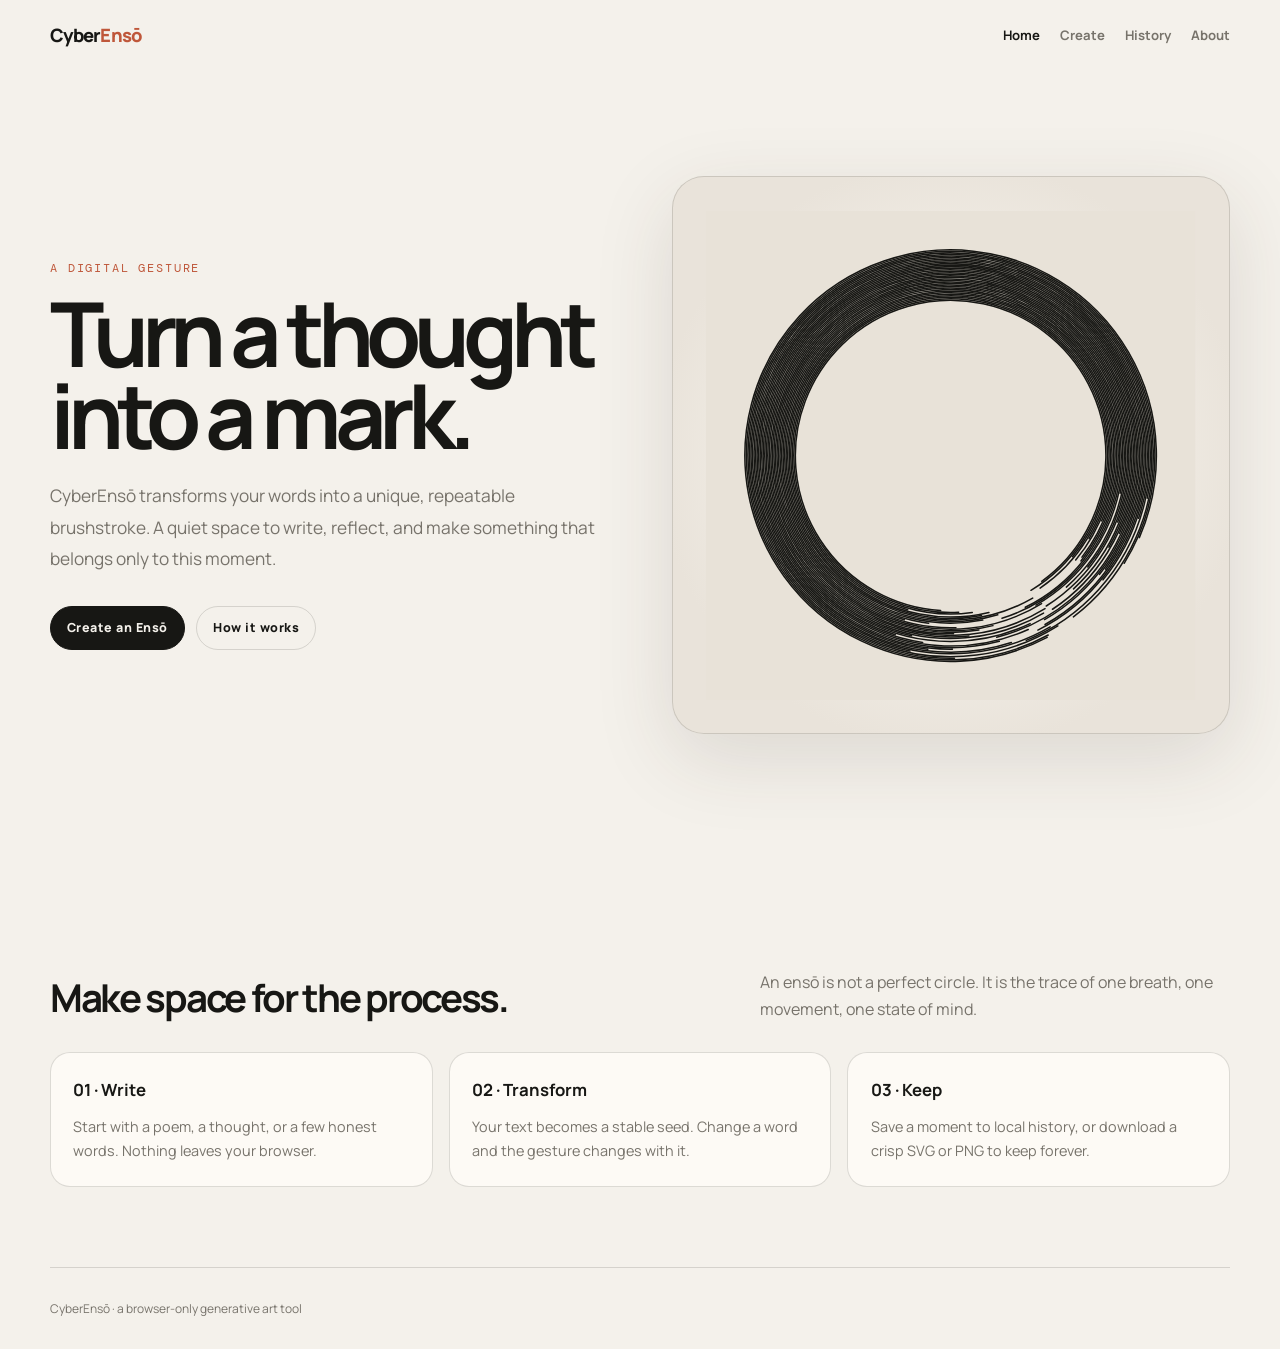
==== commit 15f85a8b: "Add connected multi-page app and history Co-authored-by: Copilot <223556219+Copilot@users.noreply.gi" ====
--- a/index.html
+++ b/index.html
@@ -1,36 +1,17 @@
-<!DOCTYPE html>
-<!-- saved from url=(0022)./ -->
-<html lang="en"><head><meta http-equiv="Content-Type" content="text/html; charset=UTF-8">
-    
-    <meta name="viewport" content="width=device-width, initial-scale=1.0">
-    <title>CyberEnsō</title>
-    <link rel="apple-touch-icon" sizes="57x57" href="./assets/apple-icon-57x57.png">
-    <link rel="apple-touch-icon" sizes="60x60" href="./assets/apple-icon-60x60.png">
-    <link rel="apple-touch-icon" sizes="72x72" href="./assets/apple-icon-72x72.png">
-    <link rel="apple-touch-icon" sizes="76x76" href="./assets/apple-icon-76x76.png">
-    <link rel="apple-touch-icon" sizes="114x114" href="./assets/apple-icon-114x114.png">
-    <link rel="apple-touch-icon" sizes="120x120" href="./assets/apple-icon-120x120.png">
-    <link rel="apple-touch-icon" sizes="144x144" href="./assets/apple-icon-144x144.png">
-    <link rel="apple-touch-icon" sizes="152x152" href="./assets/apple-icon-152x152.png">
-    <link rel="apple-touch-icon" sizes="180x180" href="./assets/apple-icon-180x180.png">
-    <link rel="icon" type="image/png" sizes="192x192" href="./assets/android-icon-192x192.png">
-    <link rel="icon" type="image/png" sizes="32x32" href="./assets/favicon-32x32.png">
-    <link rel="icon" type="image/png" sizes="96x96" href="./assets/favicon-96x96.png">
-    <link rel="icon" type="image/png" sizes="16x16" href="./assets/favicon-16x16.png">
-    <link rel="manifest" href="./assets/manifest.json">
-    <meta name="msapplication-TileColor" content="#e8e3df">
-    <meta name="msapplication-TileImage" content="./assets/apple-icon-144x144.png">
-    <meta name="theme-color" content="#e8e3df">
-    <meta property="og:url" content=".">
-    <meta property="og:type" content="website">
-    <meta property="og:title" content="CyberEnsō">
-    <meta property="og:description" content="A tool to generate your own Ensō.">
-    <meta property="og:image" content="./assets/enso.png">
-    <script type="module" crossorigin="" src="./assets/index-CF1CkH1m.js?v=6684600"></script>
-    <link rel="stylesheet" crossorigin="" href="./assets/index-Bpd4tjvV.css?v=6684600">
-  </head>
-  <body>
-    <div id="app" data-v-app=""><div class="container"><div class="toolbar"><div id="edit">Today's Enso</div><div id="edit">Close</div></div><div id="enso"><svg id="svgenso" viewBox="0 0 2048 2048" xmlns="http://www.w3.org/2000/svg"><rect width="100%" height="100%" fill="#e8e3df"></rect><path fill="none" stroke="#000000" stroke-width="4" d="M 1476.0691675437706 1264.369440146376 A 512 512 0 1 0 607.1728546015645 1321.3199133240012" stroke-linecap="round" shape-rendering="geometricPrecision"></path><path fill="none" stroke="#000000" stroke-width="4" d="M 1172.817197703873 1510.7591207851851 A 509 509 0 1 0 611.6888050130898 1322.4635295785167" stroke-linecap="round" shape-rendering="geometricPrecision"></path><path fill="none" stroke="#000000" stroke-width="4" d="M 1462.208854314926 1277 A 506 506 0 1 0 618.3015240126605 1326.3983243696136" stroke-linecap="round" shape-rendering="geometricPrecision"></path><path fill="none" stroke="#000000" stroke-width="4" d="M 1514.1081425869734 910.8496196650359 A 503 503 0 1 0 620.7068509453918 1324.605448928687" stroke-linecap="round" shape-rendering="geometricPrecision"></path><path fill="none" stroke="#000000" stroke-width="4" d="M 894.5904774487395 1506.9629131445342 A 500 500 0 1 0 614.9251412874881 1311.5026260216391" stroke-linecap="round" shape-rendering="geometricPrecision"></path><path fill="none" stroke="#000000" stroke-width="4" d="M 1514.8811052757835 946.2520708750053 A 497 497 0 1 0 625.5175048108542 1321.019698046834" stroke-linecap="round" shape-rendering="geometricPrecision"></path><path fill="none" stroke="#000000" stroke-width="4" d="M 963.7965443578572 1514.317798910813 A 494 494 0 1 0 619.8340395920383 1308.0525945093793" stroke-linecap="round" shape-rendering="geometricPrecision"></path><path fill="none" stroke="#000000" stroke-width="4" d="M 1421.2273442380992 1312.6025588756042 A 491 491 0 1 0 628.2892134159788 1314.6784707904167" stroke-linecap="round" shape-rendering="geometricPrecision"></path><path fill="none" stroke="#000000" stroke-width="4" d="M 1511.7027235853188 1006.9690456091795 A 488 488 0 1 0 630.7069982627243 1312.9024312540191" stroke-linecap="round" shape-rendering="geometricPrecision"></path><path fill="none" stroke="#000000" stroke-width="4" d="M 1492.474025750198 1149.5272368747226 A 485 485 0 1 0 633.1247831094698 1311.1263917176216" stroke-linecap="round" shape-rendering="geometricPrecision"></path><path fill="none" stroke="#000000" stroke-width="4" d="M 907.3936463209601 1491.6825400650303 A 482 482 0 1 0 623.9340785840329 1292.8331425282106" stroke-linecap="round" shape-rendering="geometricPrecision"></path><path fill="none" stroke="#000000" stroke-width="4" d="M 1499.4296066361933 965.6245845089344 A 479 479 0 1 0 639.9494664072417 1310.2624454012746" stroke-linecap="round" shape-rendering="geometricPrecision"></path><path fill="none" stroke="#000000" stroke-width="4" d="M 1409.092089322475 1303.7857800912172 A 476 476 0 1 0 642.3547933399731 1308.469569960348" stroke-linecap="round" shape-rendering="geometricPrecision"></path><path fill="none" stroke="#000000" stroke-width="4" d="M 1253.3149503765176 1437.6951214769342 A 473 473 0 1 0 637.0151836579637 1295.9774842164707" stroke-linecap="round" shape-rendering="geometricPrecision"></path><path fill="none" stroke="#000000" stroke-width="4" d="M 1490.4966912714212 1081.2785914004194 A 470 470 0 1 0 647.1654472054356 1304.883819078495" stroke-linecap="round" shape-rendering="geometricPrecision"></path><path fill="none" stroke="#000000" stroke-width="4" d="M 1415.659155230513 1278.3464293520176 A 467 467 0 1 0 649.5707741381668 1303.0909436375682" stroke-linecap="round" shape-rendering="geometricPrecision"></path><path fill="none" stroke="#000000" stroke-width="4" d="M 813.3484081208503 1437.4270272234028 A 464 464 0 1 0 637.076978560834 1280.0987611847952" stroke-linecap="round" shape-rendering="geometricPrecision"></path><path fill="none" stroke="#000000" stroke-width="4" d="M 1288.4187371578323 1401.6290924172251 A 461 461 0 1 0 644.99159708483 1286.4378603016191" stroke-linecap="round" shape-rendering="geometricPrecision"></path><path fill="none" stroke="#000000" stroke-width="4" d="M 1473.5852500190301 1111.3905198824575 A 458 458 0 1 0 656.7867549363607 1297.7123173147886" stroke-linecap="round" shape-rendering="geometricPrecision"></path><path fill="none" stroke="#000000" stroke-width="4" d="M 1244.5883772120833 1421.951966748425 A 455 455 0 1 0 649.9244613310145 1283.022183161034" stroke-linecap="round" shape-rendering="geometricPrecision"></path><path fill="none" stroke="#000000" stroke-width="4" d="M 984.6056042780585 1474.280003537469 A 452 452 0 1 0 650.6035708879149 1278.7137741197826" stroke-linecap="round" shape-rendering="geometricPrecision"></path><path fill="none" stroke="#000000" stroke-width="4" d="M 1471.2914194431937 984.8670715063015 A 449 449 0 1 0 662.1382012704164 1289.8139172808496" stroke-linecap="round" shape-rendering="geometricPrecision"></path><path fill="none" stroke="#000000" stroke-width="4" d="M 1365.655821631064 1310.6832739201964 A 446 446 0 1 0 659.1052260284393 1280.452342411302" stroke-linecap="round" shape-rendering="geometricPrecision"></path><path fill="none" stroke="#000000" stroke-width="4" d="M 1455.6459386998592 1123.653317074332 A 443 443 0 1 0 668.813389600017 1288.747940110156" stroke-linecap="round" shape-rendering="geometricPrecision"></path><path fill="none" stroke="#000000" stroke-width="4" d="M 1416.042870642882 1223.7558198854006 A 440 440 0 1 0 671.2187165327482 1286.9550646692292" stroke-linecap="round" shape-rendering="geometricPrecision"></path><path fill="none" stroke="#000000" stroke-width="4" d="M 1373.0037178906668 1286.9931651174452 A 437 437 0 1 0 671.8093406573986 1282.709759135259" stroke-linecap="round" shape-rendering="geometricPrecision"></path><path fill="none" stroke="#000000" stroke-width="4" d="M 1396.0106085047169 1247.5265245109636 A 434 434 0 1 0 672.4419280465245 1278.4856028233326" stroke-linecap="round" shape-rendering="geometricPrecision"></path><path fill="none" stroke="#000000" stroke-width="4" d="M 1454.9343566124046 1016.4780128255308 A 431 431 0 1 0 676.6449103508896 1279.1576800624637" stroke-linecap="round" shape-rendering="geometricPrecision"></path><path fill="none" stroke="#000000" stroke-width="4" d="M 1299.1130969458388 1351.8670216549226 A 428 428 0 1 0 679.0626951976353 1277.381640526066" stroke-linecap="round" shape-rendering="geometricPrecision"></path><path fill="none" stroke="#000000" stroke-width="4" d="M 1230.0440886046933 1395.7133755342431 A 425 425 0 1 0 676.2863700943649 1268.3772321183933" stroke-linecap="round" shape-rendering="geometricPrecision"></path><path fill="none" stroke="#000000" stroke-width="4" d="M 1435.1841673393692 1118.929344933111 A 422 422 0 1 0 685.6506781291358 1276.19781202367" stroke-linecap="round" shape-rendering="geometricPrecision"></path><path fill="none" stroke="#000000" stroke-width="4" d="M 873.8438291405191 1415.1701987023275 A 419 419 0 1 0 676.224852545041 1257.6952006624902" stroke-linecap="round" shape-rendering="geometricPrecision"></path><path fill="none" stroke="#000000" stroke-width="4" d="M 828.6998298810695 1391.3061986293137 A 416 416 0 1 0 678.7148894003271 1256.0219653355512" stroke-linecap="round" shape-rendering="geometricPrecision"></path><path fill="none" stroke="#000000" stroke-width="4" d="M 1242.8566561283137 1374.2438637126038 A 413 413 0 1 0 691.151619431363 1268.5014428440777" stroke-linecap="round" shape-rendering="geometricPrecision"></path><path fill="none" stroke="#000000" stroke-width="4" d="M 1416.0849499448445 904.127601063678 A 410 410 0 1 0 695.2719858600608 1269.0263102599636" stroke-linecap="round" shape-rendering="geometricPrecision"></path><path fill="none" stroke="#000000" stroke-width="4" d="M 1156.5062388640629 1408.826060268922 A 407 407 0 1 0 687.7779941402241 1253.3551019175916" stroke-linecap="round" shape-rendering="geometricPrecision"></path><path fill="none" stroke="#000000" stroke-width="4" d="M 1390.1483459628066 1194.7377777432425 A 404 404 0 1 0 698.4049739715997 1263.1733242348846" stroke-linecap="round" shape-rendering="geometricPrecision"></path><path fill="none" stroke="#000000" stroke-width="4" d="M 1297.481342385062 1317.2728343492872 A 401 401 0 1 0 695.9219633125655 1254.5771060693546" stroke-linecap="round" shape-rendering="geometricPrecision"></path><path fill="none" stroke="#000000" stroke-width="4" d="M 1419.8197143565728 1065.6023283805262 A 398 398 0 1 0 704.8932935909859 1261.8548084962574" stroke-linecap="round" shape-rendering="geometricPrecision"></path><path fill="none" stroke="#000000" stroke-width="4" d="M 1335.2642476746553 1267.186282753635 A 395 395 0 1 0 707.2986205237171 1260.0619330553309" stroke-linecap="round" shape-rendering="geometricPrecision"></path><path fill="none" stroke="#000000" stroke-width="4" d="M 1017.1586566765849 1415.9402965013055 A 392 392 0 1 0 701.7195359159509 1247.157573184891" stroke-linecap="round" shape-rendering="geometricPrecision"></path><path fill="none" stroke="#000000" stroke-width="4" d="M 1350.24285093077 812.1354153791544 A 389 389 0 1 0 712.1092743891797 1256.4761821734778" stroke-linecap="round" shape-rendering="geometricPrecision"></path><path fill="none" stroke="#000000" stroke-width="4" d="M 1211.136513415086 1361.6032069558069 A 386 386 0 1 0 709.7514099144607 1248.1513409044228" stroke-linecap="round" shape-rendering="geometricPrecision"></path><path fill="none" stroke="#000000" stroke-width="4" d="M 1090.5072520464344 1401.1813694036757 A 383 383 0 1 0 713.7540517092601 1248.5806126298073" stroke-linecap="round" shape-rendering="geometricPrecision"></path><path fill="none" stroke="#000000" stroke-width="4" d="M 1398.226946144639 1089.9863075134335 A 380 380 0 1 0 719.3252551873734 1251.097555850698" stroke-linecap="round" shape-rendering="geometricPrecision"></path><path fill="none" stroke="#000000" stroke-width="4" d="M 1266.3309288518253 1312.7987550558546 A 377 377 0 1 0 720.1650375923095 1247.1889684073058" stroke-linecap="round" shape-rendering="geometricPrecision"></path><path fill="none" stroke="#000000" stroke-width="4" d="M 1385.2562590321115 1120.7983228683427 A 374 374 0 1 0 724.135909052836 1247.511804968845" stroke-linecap="round" shape-rendering="geometricPrecision"></path><path fill="none" stroke="#000000" stroke-width="4" d="M 1198.1739497935655 1351.573556950662 A 371 371 0 1 0 725.0006072858007 1243.6368893345104" stroke-linecap="round" shape-rendering="geometricPrecision"></path><path fill="none" stroke="#000000" stroke-width="4" d="M 1354.7562090380934 1185.3205820183805 A 368 368 0 1 0 725.904676315947 1239.7850272787705" stroke-linecap="round" shape-rendering="geometricPrecision"></path><path fill="none" stroke="#000000" stroke-width="4" d="M 1303.606221738427 1258.6174775355869 A 365 365 0 1 0 731.3518898510298 1242.133178646065" stroke-linecap="round" shape-rendering="geometricPrecision"></path><path fill="none" stroke="#000000" stroke-width="4" d="M 882.555331486883 1357.2227569497834 A 362 362 0 1 0 723.535552795477 1225.903729450648" stroke-linecap="round" shape-rendering="geometricPrecision"></path><path fill="none" stroke="#000000" stroke-width="4" d="M 895.3459061132372 1359.1553731124955 A 359 359 0 1 0 724.6349898778867 1222.145377727029" stroke-linecap="round" shape-rendering="geometricPrecision"></path><path fill="none" stroke="#000000" stroke-width="4" d="M 1369.4252785542549 1110.1241948334816 A 356 356 0 1 0 738.5678706492236 1236.7545523232855" stroke-linecap="round" shape-rendering="geometricPrecision"></path><path fill="none" stroke="#000000" stroke-width="4" d="M 1246.1500980405926 1298.3325243943107 A 353 353 0 1 0 736.6172220202193 1228.9881433659618" stroke-linecap="round" shape-rendering="geometricPrecision"></path><path fill="none" stroke="#000000" stroke-width="4" d="M 1219.7175162147614 1314.1631503942647 A 350 350 0 1 0 736.2495856392419 1223.2478332007954" stroke-linecap="round" shape-rendering="geometricPrecision"></path><path fill="none" stroke="#000000" stroke-width="4" d="M 1369.0990976927908 987.7286232461242 A 347 347 0 1 0 745.7838514474174 1231.3759260005058" stroke-linecap="round" shape-rendering="geometricPrecision"></path><path fill="none" stroke="#000000" stroke-width="4" d="M 1226.1981267886108 1302.3018460649819 A 344 344 0 1 0 743.9442616854262 1223.7618167645633" stroke-linecap="round" shape-rendering="geometricPrecision"></path><path fill="none" stroke="#000000" stroke-width="4" d="M 1260.8785043265182 1269.2948719154801 A 341 341 0 1 0 749.1784557532561 1225.8764939705338" stroke-linecap="round" shape-rendering="geometricPrecision"></path><path fill="none" stroke="#000000" stroke-width="4" d="M 1122.821636196285 1347.231007515506 A 338 338 0 1 0 747.465395510342 1218.351775190628" stroke-linecap="round" shape-rendering="geometricPrecision"></path><path fill="none" stroke="#000000" stroke-width="4" d="M 909.423251985901 1338.7970279632793 A 335 335 0 1 0 747.2570713439192 1212.7812263940866" stroke-linecap="round" shape-rendering="geometricPrecision"></path><text x="2028" y="2028" color="black" text-anchor="end" font-size="40" id="svgsource" font-family="Arnold, sans-serif">— Matsuo Bashō (Flitting butterflies...)</text></svg><div id="source">— Matsuo Bashō (Flitting butterflies...)</div></div><div id="form"><div id="buttons"><button class="download">Download as SVG</button><button class="download">Download as PNG</button><button>Anti-Clockwise</button><button>Reset</button></div><input type="text" name="title" placeholder="Title"><div class="form-group"><input type="text" name="title" placeholder="Author"><div class="selection"><label for="source">Source: </label><select><option value="Standard">Standard</option><option value="No Source">No Source</option><option value="Author and Title">Author and Title</option><option value="Author and First Line">Author and First Line</option><option value="Author Only">Author Only</option></select></div></div><textarea name="content" id="" cols="30" rows="10" placeholder="Content"></textarea><div id="info"><h4>About CyberEnsō</h4><div class="content"><p> You might be wondering what is an Ensō! Ensō is a Zen-buddhist practice that allows one to create a momentous artwork. To know more you can visit the <a href="https://en.wikipedia.org/wiki/Ens%C5%8D" target="_blank">Wikipedia Page</a>. </p><p> CyberEnsō is my take on traditional Ensō. It is a simple web app to create an momentous Ensō. We take the content from the textarea and <b>hash</b> it. Hashing is a destructive process and I'm using it as an analog of <b>clearing one's mind</b> for painting an Ensō. </p></div></div></div><div id="daily" style="display: none;"><div class="panes image"><img src="./CyberEnsō_files/2026-11-01-daily.jpg"></div><div class="panes controls"><div id="buttons"><div class="form-group"><div class="selection"><label for="source">Source: </label><select><option value="Light">Light</option><option value="Dark">Dark</option><option value="Light with source">Light with source</option><option value="Dark with source">Dark with source</option></select></div></div><a href="./CyberEnsō_files/2026-11-01-daily.jpg" class="button download" download="">Download</a></div><div class="links"><div class="link"> Generic: <a href="./daily.jpg">./daily.jpg</a></div><div class="link"> Today: <a href="./CyberEnsō_files/2026-11-01-daily.jpg">./2026-11-01-daily.jpg</a></div><div class="link"> Text: <a href="./todays-text.txt">./todays-text.txt</a></div></div></div></div></div></div>
-  
-
-</body><div id="fow-app" style="color-scheme: initial !important; forced-color-adjust: initial !important; math-depth: initial !important; position-anchor: initial !important; text-size-adjust: initial !important; appearance: initial !important; color: initial !important; font-feature-settings: initial !important; font-kerning: initial !important; font-language-override: initial !important; font-optical-sizing: initial !important; font-palette: initial !important; font-size-adjust: initial !important; font-stretch: initial !important; font-style: initial !important; font-synthesis: initial !important; font-variant: initial !important; font-variation-settings: initial !important; font-weight: initial !important; position-area: initial !important; text-orientation: initial !important; text-rendering: initial !important; text-spacing-trim: initial !important; -webkit-font-smoothing: initial !important; -webkit-locale: initial !important; -webkit-text-orientation: initial !important; -webkit-writing-mode: initial !important; writing-mode: initial !important; zoom: initial !important; accent-color: initial !important; place-content: initial !important; place-items: initial !important; place-self: initial !important; alignment-baseline: initial !important; anchor-name: initial !important; anchor-scope: initial !important; animation-composition: initial !important; animation: initial !important; animation-trigger: initial !important; app-region: initial !important; aspect-ratio: initial !important; backdrop-filter: initial !important; backface-visibility: initial !important; background: initial !important; background-blend-mode: initial !important; baseline-shift: initial !important; baseline-source: initial !important; block-size: initial !important; border-block: initial !important; border: initial !important; border-radius: initial !important; border-collapse: initial !important; border-end-end-radius: initial !important; border-end-start-radius: initial !important; border-inline: initial !important; border-shape: initial !important; border-start-end-radius: initial !important; border-start-start-radius: initial !important; box-decoration-break: initial !important; box-shadow: initial !important; box-sizing: initial !important; break-after: initial !important; break-before: initial !important; break-inside: initial !important; buffered-rendering: initial !important; caption-side: initial !important; caret-animation: initial !important; caret-color: initial !important; caret-shape: initial !important; clear: initial !important; clip: initial !important; clip-path: initial !important; clip-rule: initial !important; color-interpolation: initial !important; color-interpolation-filters: initial !important; color-rendering: initial !important; columns: initial !important; column-fill: initial !important; gap: initial !important; rule-break: initial !important; rule: initial !important; rule-inset: initial !important; rule-visibility-items: initial !important; column-span: initial !important; contain: initial !important; contain-intrinsic-block-size: initial !important; contain-intrinsic-size: initial !important; contain-intrinsic-inline-size: initial !important; container: initial !important; content: initial !important; content-visibility: initial !important; corner-shape: initial !important; corner-block-end-shape: initial !important; corner-block-start-shape: initial !important; counter-increment: initial !important; counter-reset: initial !important; counter-set: initial !important; cursor: initial !important; cx: initial !important; cy: initial !important; d: initial !important; display: initial !important; dominant-baseline: initial !important; dynamic-range-limit: initial !important; empty-cells: initial !important; field-sizing: initial !important; fill: initial !important; fill-opacity: initial !important; fill-rule: initial !important; filter: initial !important; flex: initial !important; flex-flow: initial !important; flex-line-count: initial !important; float: initial !important; flood-color: initial !important; flood-opacity: initial !important; frame-sizing: initial !important; grid: initial !important; grid-area: initial !important; height: initial !important; hyphenate-character: initial !important; hyphenate-limit-chars: initial !important; hyphens: initial !important; image-orientation: initial !important; image-rendering: initial !important; initial-letter: initial !important; inline-size: initial !important; inset-block: initial !important; inset-inline: initial !important; interactivity: initial !important; interest-delay: initial !important; interpolate-size: initial !important; letter-spacing: initial !important; lighting-color: initial !important; line-break: initial !important; line-height: initial !important; list-style: initial !important; margin-block: initial !important; margin: initial !important; margin-inline: initial !important; margin-trim: initial !important; marker: initial !important; mask: initial !important; mask-type: initial !important; math-shift: initial !important; math-style: initial !important; max-block-size: initial !important; max-height: initial !important; max-inline-size: initial !important; max-width: initial !important; min-block-size: initial !important; min-height: initial !important; min-inline-size: initial !important; min-width: initial !important; mix-blend-mode: initial !important; object-fit: initial !important; object-position: initial !important; object-view-box: initial !important; offset: initial !important; opacity: initial !important; order: initial !important; orphans: initial !important; outline: initial !important; outline-offset: initial !important; overflow-anchor: initial !important; overflow-block: initial !important; overflow-clip-margin: initial !important; overflow-inline: initial !important; overflow-wrap: initial !important; overflow: initial !important; overlay: initial !important; overscroll-behavior-block: initial !important; overscroll-behavior-inline: initial !important; overscroll-behavior: initial !important; padding-block: initial !important; padding: initial !important; padding-inline: initial !important; page: initial !important; page-margin-safety: initial !important; page-orientation: initial !important; paint-order: initial !important; perspective: initial !important; perspective-origin: initial !important; position-try: initial !important; position-visibility: initial !important; print-color-adjust: initial !important; quotes: initial !important; r: initial !important; reading-flow: initial !important; reading-order: initial !important; resize: initial !important; rotate: initial !important; ruby-align: initial !important; ruby-overhang: initial !important; ruby-position: initial !important; rule-overlap: initial !important; rx: initial !important; ry: initial !important; scale: initial !important; scroll-axis-lock: initial !important; scroll-behavior: initial !important; scroll-initial-target: initial !important; scroll-margin-block: initial !important; scroll-margin: initial !important; scroll-margin-inline: initial !important; scroll-marker-group: initial !important; scroll-padding-block: initial !important; scroll-padding: initial !important; scroll-padding-inline: initial !important; scroll-snap-align: initial !important; scroll-snap-stop: initial !important; scroll-snap-type: initial !important; scroll-target-group: initial !important; scroll-timeline: initial !important; scrollbar-color: initial !important; scrollbar-gutter: initial !important; scrollbar-width: initial !important; shape-image-threshold: initial !important; shape-margin: initial !important; shape-outside: initial !important; shape-rendering: initial !important; size: initial !important; speak: initial !important; stop-color: initial !important; stop-opacity: initial !important; stroke: initial !important; stroke-dasharray: initial !important; stroke-dashoffset: initial !important; stroke-linecap: initial !important; stroke-linejoin: initial !important; stroke-miterlimit: initial !important; stroke-opacity: initial !important; stroke-width: initial !important; tab-size: initial !important; table-layout: initial !important; text-align: initial !important; text-align-last: initial !important; text-anchor: initial !important; text-autospace: initial !important; text-box: initial !important; text-combine-upright: initial !important; text-decoration: initial !important; text-decoration-skip-ink: initial !important; text-emphasis: initial !important; text-emphasis-position: initial !important; text-fit: initial !important; text-indent: initial !important; text-justify: initial !important; text-overflow: initial !important; text-shadow: initial !important; text-transform: initial !important; text-underline-offset: initial !important; text-underline-position: initial !important; text-wrap: initial !important; timeline-scope: initial !important; timeline-trigger: initial !important; touch-action: initial !important; transform: initial !important; transform-box: initial !important; transform-origin: initial !important; transform-style: initial !important; transition: initial !important; translate: initial !important; trigger-scope: initial !important; user-select: initial !important; vector-effect: initial !important; vertical-align: initial !important; view-timeline: initial !important; view-transition-class: initial !important; view-transition-group: initial !important; view-transition-name: initial !important; view-transition-scope: initial !important; visibility: initial !important; border-spacing: initial !important; -webkit-box-align: initial !important; -webkit-box-decoration-break: initial !important; -webkit-box-direction: initial !important; -webkit-box-flex: initial !important; -webkit-box-ordinal-group: initial !important; -webkit-box-orient: initial !important; -webkit-box-pack: initial !important; -webkit-box-reflect: initial !important; -webkit-line-break: initial !important; -webkit-line-clamp: initial !important; -webkit-mask-box-image: initial !important; -webkit-rtl-ordering: initial !important; -webkit-ruby-position: initial !important; -webkit-tap-highlight-color: initial !important; -webkit-text-combine: initial !important; -webkit-text-decorations-in-effect: initial !important; -webkit-text-fill-color: initial !important; -webkit-text-security: initial !important; -webkit-text-stroke: initial !important; -webkit-user-drag: initial !important; white-space-collapse: initial !important; widows: initial !important; width: initial !important; will-change: initial !important; window-drag: initial !important; word-break: initial !important; word-spacing: initial !important; x: initial !important; y: initial !important; position: fixed !important; inset: 0px !important; z-index: 2147483647 !important; pointer-events: none !important; isolation: isolate !important; font-size: 14px !important; font-family: -apple-system, BlinkMacSystemFont, &quot;Segoe UI&quot;, Roboto, Arial, sans-serif !important;"></div></html>+<!doctype html>
+<html lang="en">
+<head>
+  <meta charset="utf-8"><meta name="viewport" content="width=device-width, initial-scale=1">
+  <meta name="description" content="CyberEnsō turns words into deterministic digital brushstrokes.">
+  <title>CyberEnsō — Make a mark</title><link rel="stylesheet" href="assets/app.css">
+</head>
+<body>
+  <header class="shell nav"><a class="brand" href="index.html">Cyber<span>Ensō</span></a><button class="menu" aria-label="Toggle navigation">☰</button><nav class="nav-links"><a class="active" href="index.html">Home</a><a href="create.html">Create</a><a href="history.html">History</a><a href="about.html">About</a></nav></header>
+  <main>
+    <section class="shell hero"><div><p class="eyebrow">A digital gesture</p><h1>Turn a thought into a mark.</h1><p class="lead">CyberEnsō transforms your words into a unique, repeatable brushstroke. A quiet space to write, reflect, and make something that belongs only to this moment.</p><div class="actions"><a class="button" href="create.html">Create an Ensō</a><a class="button ghost" href="about.html">How it works</a></div></div><div class="art-card" id="home-art"></div></section>
+    <section class="shell section"><div class="section-head"><h2>Make space for the process.</h2><p>An ensō is not a perfect circle. It is the trace of one breath, one movement, one state of mind.</p></div><div class="cards"><article class="card"><h3>01 · Write</h3><p>Start with a poem, a thought, or a few honest words. Nothing leaves your browser.</p></article><article class="card"><h3>02 · Transform</h3><p>Your text becomes a stable seed. Change a word and the gesture changes with it.</p></article><article class="card"><h3>03 · Keep</h3><p>Save a moment to local history, or download a crisp SVG or PNG to keep forever.</p></article></div></section>
+  </main>
+  <footer class="shell footer">CyberEnsō · a browser-only generative art tool</footer>
+  <script src="assets/app.js"></script><script>document.querySelector("#home-art").innerHTML=createSvg("A quiet mind makes room");</script>
+</body>
+</html>
--- a/assets/app.css
+++ b/assets/app.css
@@ -0,0 +1,42 @@
+@import url("https://fonts.googleapis.com/css2?family=DM+Mono:wght@400;500&family=Manrope:wght@400;500;600;700;800&display=swap");
+
+:root{--paper:#f4f1eb;--paper-2:#e8e2d8;--ink:#171714;--muted:#77736b;--line:rgba(23,23,20,.14);--accent:#bf573a;--card:rgba(255,253,248,.78);--shadow:0 24px 80px rgba(58,48,37,.13)}
+*{box-sizing:border-box;margin:0;padding:0}
+html{background:var(--paper);scroll-behavior:smooth}
+body{min-width:320px;background:var(--paper);color:var(--ink);font-family:Manrope,system-ui,sans-serif;-webkit-font-smoothing:antialiased}
+a{color:inherit;text-decoration:none}
+button,input,textarea{font:inherit}
+.shell{width:min(1180px,calc(100% - 2rem));margin:auto}
+.nav{display:flex;align-items:center;justify-content:space-between;padding:1.35rem 0}
+.brand{font-weight:800;letter-spacing:-.04em;font-size:1.15rem}.brand span{color:var(--accent)}
+.nav-links{display:flex;align-items:center;gap:1.25rem;color:var(--muted);font-size:.82rem;font-weight:700}
+.nav-links a:hover,.nav-links a.active{color:var(--ink)}
+.menu{display:none;border:0;background:none;font-size:1.3rem}
+.button{display:inline-flex;align-items:center;justify-content:center;min-height:44px;padding:.7rem 1rem;border:1px solid var(--ink);border-radius:999px;background:var(--ink);color:var(--paper);cursor:pointer;font-size:.78rem;font-weight:800;letter-spacing:.04em;transition:transform .2s,background .2s}
+.button:hover{transform:translateY(-2px);background:var(--accent);border-color:var(--accent)}
+.button.ghost{background:transparent;color:var(--ink);border-color:var(--line)}.button.ghost:hover{background:var(--ink);color:var(--paper)}
+.hero{display:grid;grid-template-columns:1fr 1fr;gap:4rem;align-items:center;min-height:calc(100vh - 5rem);padding:3rem 0 6rem}
+.eyebrow{margin-bottom:1rem;color:var(--accent);font-family:"DM Mono",monospace;font-size:.72rem;letter-spacing:.16em;text-transform:uppercase}
+h1{max-width:680px;font-size:clamp(3.2rem,7vw,6.8rem);line-height:.92;letter-spacing:-.08em}
+h2{font-size:clamp(1.7rem,3vw,2.7rem);letter-spacing:-.06em}h3{font-size:1.05rem}
+.lead{max-width:550px;margin:1.5rem 0 2rem;color:var(--muted);font-size:1.08rem;line-height:1.8}
+.actions{display:flex;flex-wrap:wrap;gap:.7rem}
+.art-card{display:grid;place-items:center;aspect-ratio:1;border:1px solid var(--line);border-radius:2rem;background:radial-gradient(circle,#fffdf8 0,#e9e3da 75%);box-shadow:var(--shadow)}
+.art-card svg{width:88%;height:88%}
+.section{padding:5rem 0}.section-head{display:flex;justify-content:space-between;gap:1rem;align-items:end;margin-bottom:1.8rem}.section-head p{max-width:470px;color:var(--muted);line-height:1.7}
+.cards{display:grid;grid-template-columns:repeat(3,1fr);gap:1rem}.card{padding:1.4rem;border:1px solid var(--line);border-radius:1.25rem;background:var(--card);line-height:1.7}.card p{margin-top:.65rem;color:var(--muted);font-size:.9rem}
+.page-title{padding:5rem 0 2rem}.page-title p{max-width:650px;margin-top:1rem;color:var(--muted);line-height:1.7}
+.page-title .actions{margin-top:1.4rem}
+.editor-layout{display:grid;grid-template-columns:minmax(0,1.15fr) minmax(300px,.85fr);gap:2rem;padding:2rem 0 5rem}
+.canvas-card{display:grid;place-items:center;min-height:60vh;padding:2rem;border:1px solid var(--line);border-radius:1.5rem;background:radial-gradient(circle,#fffdf8 0,#e9e3da 75%);box-shadow:var(--shadow)}
+#enso{width:min(100%,650px);aspect-ratio:1}#enso svg{width:100%;height:100%}
+.panel{padding:1.5rem;border:1px solid var(--line);border-radius:1.5rem;background:var(--card);box-shadow:var(--shadow)}
+.panel label{display:block;margin:1rem 0 .4rem;color:var(--muted);font-size:.72rem;font-weight:800;letter-spacing:.1em;text-transform:uppercase}.panel label:first-child{margin-top:0}
+input,textarea,select{width:100%;border:1px solid var(--line);border-radius:.7rem;background:rgba(255,253,248,.8);padding:.8rem;color:var(--ink)}textarea{min-height:10rem;resize:vertical}input:focus,textarea:focus,select:focus{outline:2px solid var(--accent);outline-offset:2px}
+.form-actions{display:grid;grid-template-columns:1fr 1fr;gap:.6rem;margin-top:1rem}.form-actions .button{width:100%}
+.meta{margin-top:1rem;color:var(--muted);font: .72rem/1.6 "DM Mono",monospace}
+.history-grid{display:grid;grid-template-columns:repeat(3,1fr);gap:1rem;padding:1rem 0 5rem}.history-card{padding:1rem;border:1px solid var(--line);border-radius:1rem;background:var(--card)}.history-card svg{width:100%;border-radius:.7rem;background:var(--paper-2)}.history-card h3{margin-top:.8rem}.history-card p{margin:.35rem 0 1rem;color:var(--muted);font-size:.8rem}.empty{padding:3rem;border:1px dashed var(--line);border-radius:1rem;color:var(--muted);text-align:center}
+.prose{max-width:760px;padding:2rem 0 6rem}.prose h2{margin:2.5rem 0 1rem}.prose p,.prose li{color:var(--muted);line-height:1.9}.prose ul{padding-left:1.3rem}
+.footer{padding:2rem 0;border-top:1px solid var(--line);color:var(--muted);font-size:.75rem}
+@media(max-width:800px){.hero,.editor-layout{grid-template-columns:1fr;gap:2rem}.hero{padding-top:2rem}.art-card{max-width:600px;margin:auto}.cards,.history-grid{grid-template-columns:1fr 1fr}.canvas-card{min-height:auto}}
+@media(max-width:560px){.nav-links{display:none}.nav-links.open{position:absolute;top:4.5rem;right:1rem;left:1rem;z-index:5;display:flex;flex-direction:column;align-items:stretch;padding:1rem;border:1px solid var(--line);border-radius:1rem;background:var(--paper);box-shadow:var(--shadow)}.menu{display:block}.hero{min-height:auto;padding:3rem 0 4rem}h1{font-size:clamp(3.2rem,17vw,5.5rem)}.cards,.history-grid{grid-template-columns:1fr}.section{padding:3.5rem 0}.page-title{padding:3rem 0 1rem}.form-actions{grid-template-columns:1fr}.canvas-card{padding:1rem}}
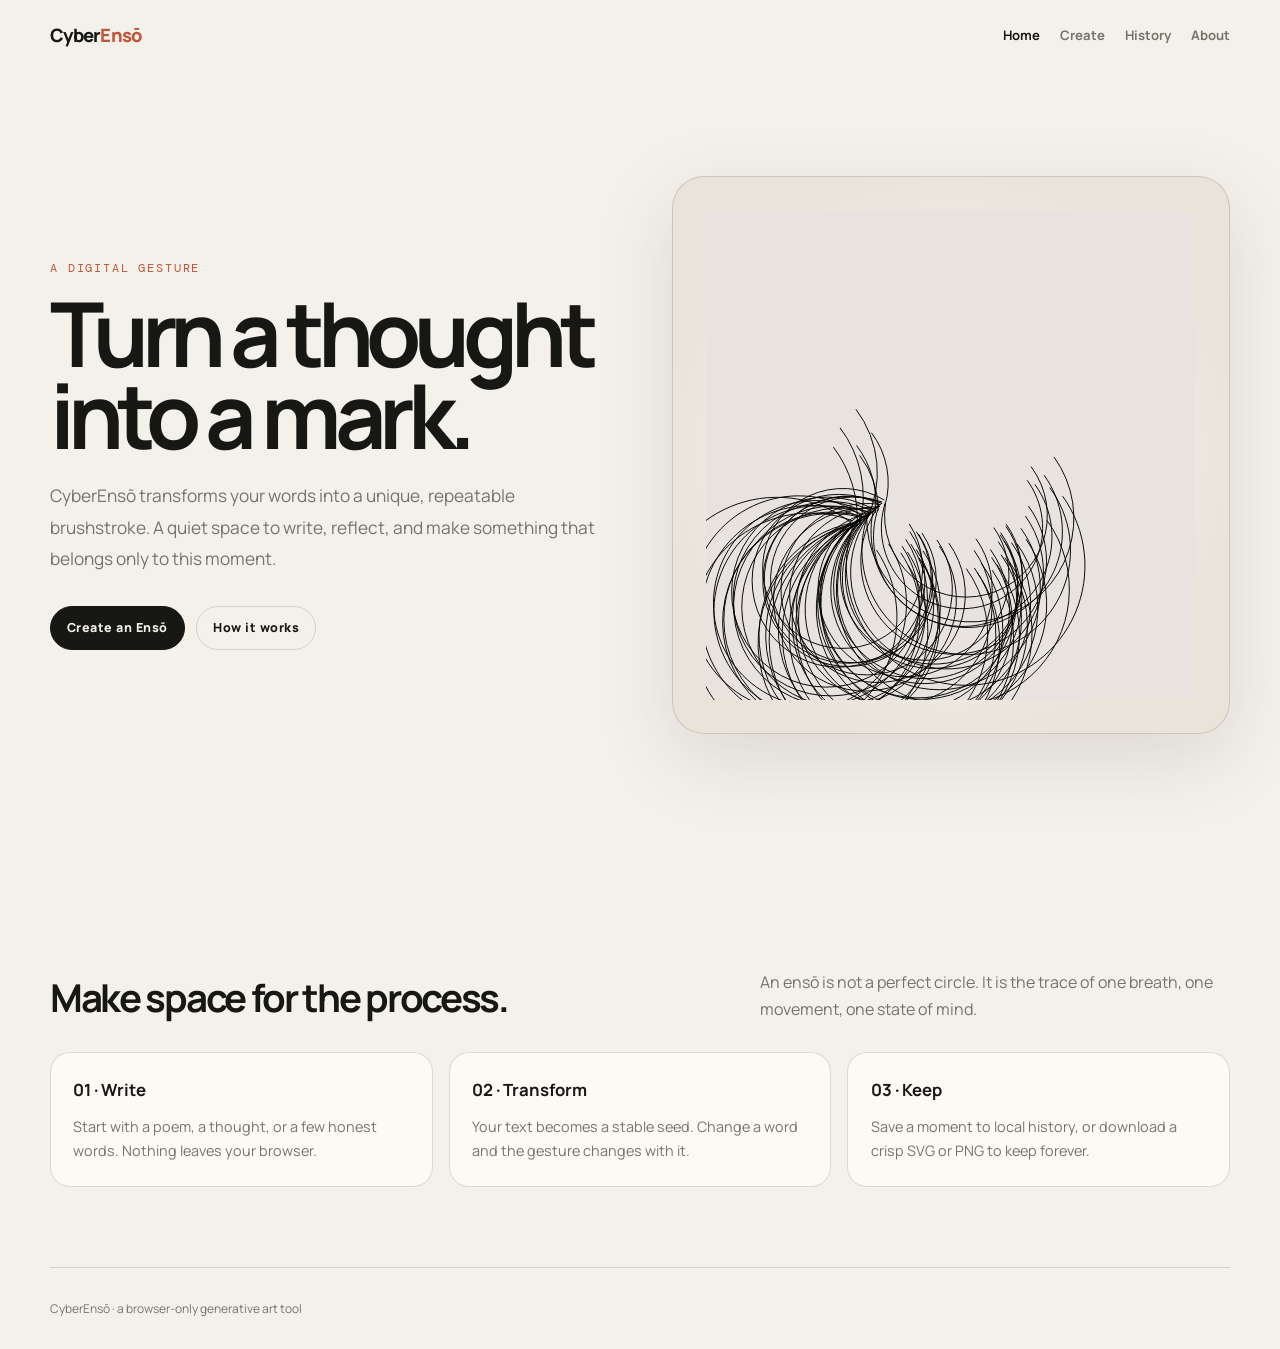
==== commit c4ba31d1: "Refresh app script cache for reset fix Co-authored-by: Copilot <223556219+Copilot@users.noreply.gith" ====
--- a/index.html
+++ b/index.html
@@ -12,6 +12,6 @@
     <section class="shell section"><div class="section-head"><h2>Make space for the process.</h2><p>An ensō is not a perfect circle. It is the trace of one breath, one movement, one state of mind.</p></div><div class="cards"><article class="card"><h3>01 · Write</h3><p>Start with a poem, a thought, or a few honest words. Nothing leaves your browser.</p></article><article class="card"><h3>02 · Transform</h3><p>Your text becomes a stable seed. Change a word and the gesture changes with it.</p></article><article class="card"><h3>03 · Keep</h3><p>Save a moment to local history, or download a crisp SVG or PNG to keep forever.</p></article></div></section>
   </main>
   <footer class="shell footer">CyberEnsō · a browser-only generative art tool</footer>
-  <script src="assets/app.js"></script><script>document.querySelector("#home-art").innerHTML=createSvg("A quiet mind makes room");</script>
+  <script src="assets/app.js?v=25a53a3"></script><script>document.querySelector("#home-art").innerHTML=createSvg("A quiet mind makes room");</script>
 </body>
 </html>
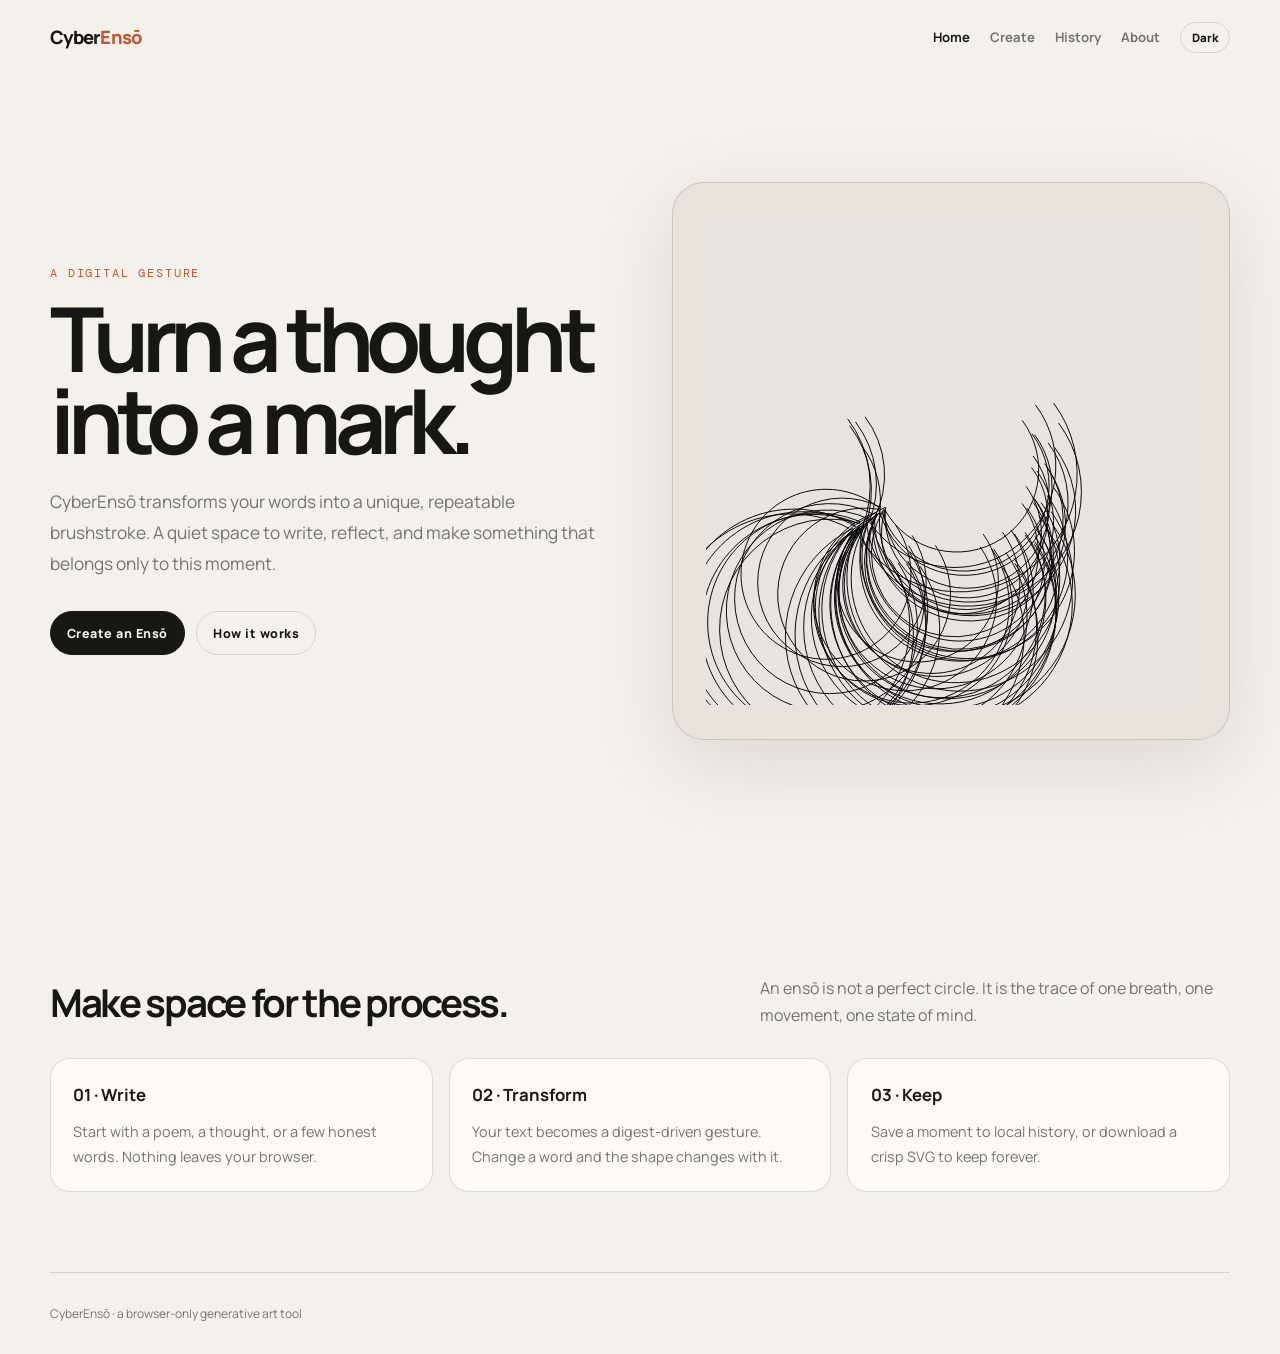
==== commit 1f02c2b9: "Restore generator flow and add dark theme Co-authored-by: Copilot <223556219+Copilot@users.noreply.g" ====
--- a/index.html
+++ b/index.html
@@ -2,16 +2,16 @@
 <html lang="en">
 <head>
   <meta charset="utf-8"><meta name="viewport" content="width=device-width, initial-scale=1">
-  <meta name="description" content="CyberEnsō turns words into deterministic digital brushstrokes.">
+  <meta name="description" content="CyberEnsō turns words into digest-driven digital brushstrokes.">
   <title>CyberEnsō — Make a mark</title><link rel="stylesheet" href="assets/app.css">
 </head>
 <body>
-  <header class="shell nav"><a class="brand" href="index.html">Cyber<span>Ensō</span></a><button class="menu" aria-label="Toggle navigation">☰</button><nav class="nav-links"><a class="active" href="index.html">Home</a><a href="create.html">Create</a><a href="history.html">History</a><a href="about.html">About</a></nav></header>
+  <header class="shell nav"><a class="brand" href="index.html">Cyber<span>Ensō</span></a><button class="menu" aria-label="Toggle navigation">☰</button><nav class="nav-links"><a class="active" href="index.html">Home</a><a href="create.html">Create</a><a href="history.html">History</a><a href="about.html">About</a><button class="theme-toggle" id="theme-toggle">Dark</button></nav></header>
   <main>
     <section class="shell hero"><div><p class="eyebrow">A digital gesture</p><h1>Turn a thought into a mark.</h1><p class="lead">CyberEnsō transforms your words into a unique, repeatable brushstroke. A quiet space to write, reflect, and make something that belongs only to this moment.</p><div class="actions"><a class="button" href="create.html">Create an Ensō</a><a class="button ghost" href="about.html">How it works</a></div></div><div class="art-card" id="home-art"></div></section>
-    <section class="shell section"><div class="section-head"><h2>Make space for the process.</h2><p>An ensō is not a perfect circle. It is the trace of one breath, one movement, one state of mind.</p></div><div class="cards"><article class="card"><h3>01 · Write</h3><p>Start with a poem, a thought, or a few honest words. Nothing leaves your browser.</p></article><article class="card"><h3>02 · Transform</h3><p>Your text becomes a stable seed. Change a word and the gesture changes with it.</p></article><article class="card"><h3>03 · Keep</h3><p>Save a moment to local history, or download a crisp SVG or PNG to keep forever.</p></article></div></section>
+    <section class="shell section"><div class="section-head"><h2>Make space for the process.</h2><p>An ensō is not a perfect circle. It is the trace of one breath, one movement, one state of mind.</p></div><div class="cards"><article class="card"><h3>01 · Write</h3><p>Start with a poem, a thought, or a few honest words. Nothing leaves your browser.</p></article><article class="card"><h3>02 · Transform</h3><p>Your text becomes a digest-driven gesture. Change a word and the shape changes with it.</p></article><article class="card"><h3>03 · Keep</h3><p>Save a moment to local history, or download a crisp SVG to keep forever.</p></article></div></section>
   </main>
   <footer class="shell footer">CyberEnsō · a browser-only generative art tool</footer>
-  <script src="assets/app.js?v=25a53a3"></script><script>document.querySelector("#home-art").innerHTML=createSvg("A quiet mind makes room");</script>
+  <script src="assets/app.js?v=dark2"></script><script>createSvg("A quiet mind makes room").then((svg) => { document.querySelector("#home-art").innerHTML = svg; });</script>
 </body>
 </html>
--- a/assets/app.css
+++ b/assets/app.css
@@ -1,6 +1,7 @@
 @import url("https://fonts.googleapis.com/css2?family=DM+Mono:wght@400;500&family=Manrope:wght@400;500;600;700;800&display=swap");
 
-:root{--paper:#f4f1eb;--paper-2:#e8e2d8;--ink:#171714;--muted:#77736b;--line:rgba(23,23,20,.14);--accent:#bf573a;--card:rgba(255,253,248,.78);--shadow:0 24px 80px rgba(58,48,37,.13)}
+:root{--paper:#f4f1eb;--paper-2:#e8e2d8;--ink:#171714;--muted:#77736b;--line:rgba(23,23,20,.14);--accent:#bf573a;--card:rgba(255,253,248,.78);--shadow:0 24px 80px rgba(58,48,37,.13);--enso-paper:#e8e3df;--enso-ink:#000}
+:root[data-theme=dark]{--paper:#171717;--paper-2:#242321;--ink:#f3efe7;--muted:#aaa49a;--line:rgba(243,239,231,.18);--accent:#e27a56;--card:rgba(35,34,31,.82);--shadow:0 24px 80px rgba(0,0,0,.35);--enso-paper:#242321;--enso-ink:#f3efe7}
 *{box-sizing:border-box;margin:0;padding:0}
 html{background:var(--paper);scroll-behavior:smooth}
 body{min-width:320px;background:var(--paper);color:var(--ink);font-family:Manrope,system-ui,sans-serif;-webkit-font-smoothing:antialiased}
@@ -11,6 +12,8 @@
 .brand{font-weight:800;letter-spacing:-.04em;font-size:1.15rem}.brand span{color:var(--accent)}
 .nav-links{display:flex;align-items:center;gap:1.25rem;color:var(--muted);font-size:.82rem;font-weight:700}
 .nav-links a:hover,.nav-links a.active{color:var(--ink)}
+.theme-toggle{border:1px solid var(--line);border-radius:999px;background:transparent;padding:.45rem .7rem;color:var(--ink);cursor:pointer;font-size:.72rem;font-weight:800}
+.theme-toggle:hover{background:var(--ink);color:var(--paper)}
 .menu{display:none;border:0;background:none;font-size:1.3rem}
 .button{display:inline-flex;align-items:center;justify-content:center;min-height:44px;padding:.7rem 1rem;border:1px solid var(--ink);border-radius:999px;background:var(--ink);color:var(--paper);cursor:pointer;font-size:.78rem;font-weight:800;letter-spacing:.04em;transition:transform .2s,background .2s}
 .button:hover{transform:translateY(-2px);background:var(--accent);border-color:var(--accent)}
@@ -21,18 +24,18 @@
 h2{font-size:clamp(1.7rem,3vw,2.7rem);letter-spacing:-.06em}h3{font-size:1.05rem}
 .lead{max-width:550px;margin:1.5rem 0 2rem;color:var(--muted);font-size:1.08rem;line-height:1.8}
 .actions{display:flex;flex-wrap:wrap;gap:.7rem}
-.art-card{display:grid;place-items:center;aspect-ratio:1;border:1px solid var(--line);border-radius:2rem;background:radial-gradient(circle,#fffdf8 0,#e9e3da 75%);box-shadow:var(--shadow)}
+.art-card{display:grid;place-items:center;aspect-ratio:1;border:1px solid var(--line);border-radius:2rem;background:radial-gradient(circle,var(--enso-paper) 0,var(--paper-2) 75%);box-shadow:var(--shadow)}
 .art-card svg{width:88%;height:88%}
 .section{padding:5rem 0}.section-head{display:flex;justify-content:space-between;gap:1rem;align-items:end;margin-bottom:1.8rem}.section-head p{max-width:470px;color:var(--muted);line-height:1.7}
 .cards{display:grid;grid-template-columns:repeat(3,1fr);gap:1rem}.card{padding:1.4rem;border:1px solid var(--line);border-radius:1.25rem;background:var(--card);line-height:1.7}.card p{margin-top:.65rem;color:var(--muted);font-size:.9rem}
 .page-title{padding:5rem 0 2rem}.page-title p{max-width:650px;margin-top:1rem;color:var(--muted);line-height:1.7}
 .page-title .actions{margin-top:1.4rem}
 .editor-layout{display:grid;grid-template-columns:minmax(0,1.15fr) minmax(300px,.85fr);gap:2rem;padding:2rem 0 5rem}
-.canvas-card{display:grid;place-items:center;min-height:60vh;padding:2rem;border:1px solid var(--line);border-radius:1.5rem;background:radial-gradient(circle,#fffdf8 0,#e9e3da 75%);box-shadow:var(--shadow)}
+.canvas-card{display:grid;place-items:center;min-height:60vh;padding:2rem;border:1px solid var(--line);border-radius:1.5rem;background:radial-gradient(circle,var(--enso-paper) 0,var(--paper-2) 75%);box-shadow:var(--shadow)}
 #enso{width:min(100%,650px);aspect-ratio:1}#enso svg{width:100%;height:100%}
 .panel{padding:1.5rem;border:1px solid var(--line);border-radius:1.5rem;background:var(--card);box-shadow:var(--shadow)}
 .panel label{display:block;margin:1rem 0 .4rem;color:var(--muted);font-size:.72rem;font-weight:800;letter-spacing:.1em;text-transform:uppercase}.panel label:first-child{margin-top:0}
-input,textarea,select{width:100%;border:1px solid var(--line);border-radius:.7rem;background:rgba(255,253,248,.8);padding:.8rem;color:var(--ink)}textarea{min-height:10rem;resize:vertical}input:focus,textarea:focus,select:focus{outline:2px solid var(--accent);outline-offset:2px}
+input,textarea,select{width:100%;border:1px solid var(--line);border-radius:.7rem;background:var(--paper-2);padding:.8rem;color:var(--ink)}textarea{min-height:10rem;resize:vertical}input:focus,textarea:focus,select:focus{outline:2px solid var(--accent);outline-offset:2px}
 .form-actions{display:grid;grid-template-columns:1fr 1fr;gap:.6rem;margin-top:1rem}.form-actions .button{width:100%}
 .meta{margin-top:1rem;color:var(--muted);font: .72rem/1.6 "DM Mono",monospace}
 .history-grid{display:grid;grid-template-columns:repeat(3,1fr);gap:1rem;padding:1rem 0 5rem}.history-card{padding:1rem;border:1px solid var(--line);border-radius:1rem;background:var(--card)}.history-card svg{width:100%;border-radius:.7rem;background:var(--paper-2)}.history-card h3{margin-top:.8rem}.history-card p{margin:.35rem 0 1rem;color:var(--muted);font-size:.8rem}.empty{padding:3rem;border:1px dashed var(--line);border-radius:1rem;color:var(--muted);text-align:center}
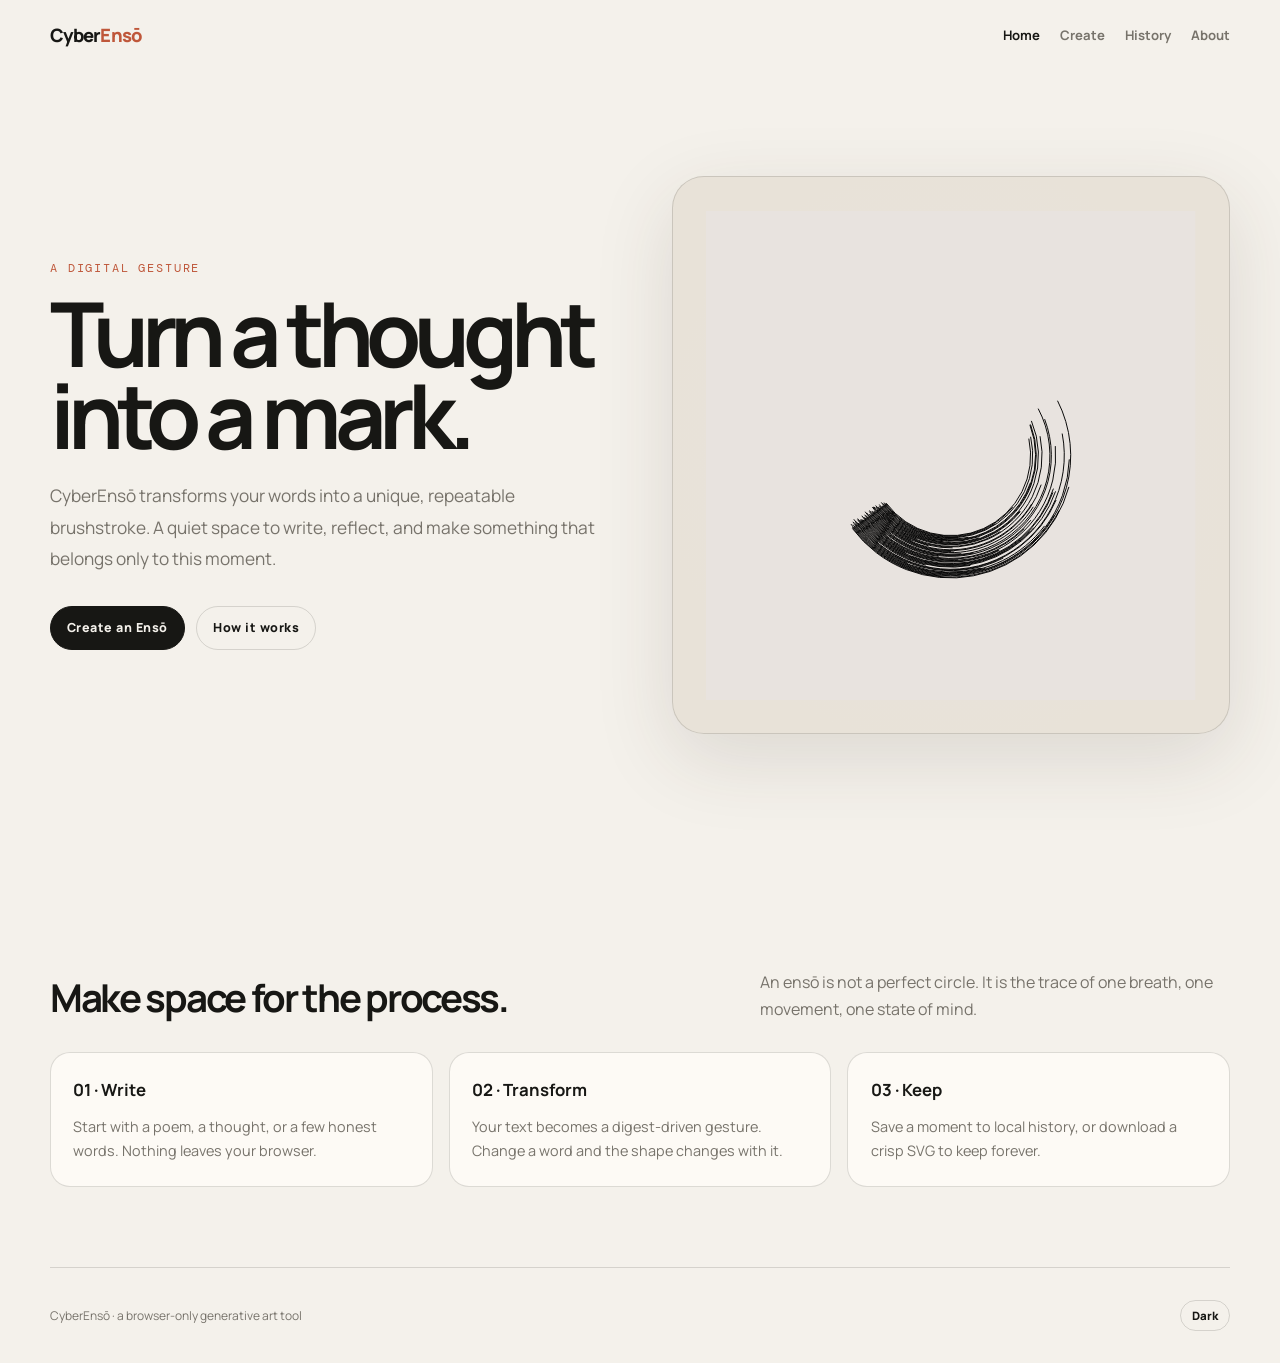
==== commit d7cdaa7a: "Restore original BLAKE2b generator Co-authored-by: Copilot <223556219+Copilot@users.noreply.github.c" ====
--- a/index.html
+++ b/index.html
@@ -6,12 +6,12 @@
   <title>CyberEnsō — Make a mark</title><link rel="stylesheet" href="assets/app.css">
 </head>
 <body>
-  <header class="shell nav"><a class="brand" href="index.html">Cyber<span>Ensō</span></a><button class="menu" aria-label="Toggle navigation">☰</button><nav class="nav-links"><a class="active" href="index.html">Home</a><a href="create.html">Create</a><a href="history.html">History</a><a href="about.html">About</a><button class="theme-toggle" id="theme-toggle">Dark</button></nav></header>
+  <header class="shell nav"><a class="brand" href="index.html">Cyber<span>Ensō</span></a><button class="menu" aria-label="Toggle navigation">☰</button><nav class="nav-links"><a class="active" href="index.html">Home</a><a href="create.html">Create</a><a href="history.html">History</a><a href="about.html">About</a></nav></header>
   <main>
     <section class="shell hero"><div><p class="eyebrow">A digital gesture</p><h1>Turn a thought into a mark.</h1><p class="lead">CyberEnsō transforms your words into a unique, repeatable brushstroke. A quiet space to write, reflect, and make something that belongs only to this moment.</p><div class="actions"><a class="button" href="create.html">Create an Ensō</a><a class="button ghost" href="about.html">How it works</a></div></div><div class="art-card" id="home-art"></div></section>
     <section class="shell section"><div class="section-head"><h2>Make space for the process.</h2><p>An ensō is not a perfect circle. It is the trace of one breath, one movement, one state of mind.</p></div><div class="cards"><article class="card"><h3>01 · Write</h3><p>Start with a poem, a thought, or a few honest words. Nothing leaves your browser.</p></article><article class="card"><h3>02 · Transform</h3><p>Your text becomes a digest-driven gesture. Change a word and the shape changes with it.</p></article><article class="card"><h3>03 · Keep</h3><p>Save a moment to local history, or download a crisp SVG to keep forever.</p></article></div></section>
   </main>
-  <footer class="shell footer">CyberEnsō · a browser-only generative art tool</footer>
-  <script src="assets/app.js?v=dark2"></script><script>createSvg("A quiet mind makes room").then((svg) => { document.querySelector("#home-art").innerHTML = svg; });</script>
+  <footer class="shell footer"><span>CyberEnsō · a browser-only generative art tool</span><button class="theme-toggle" id="theme-toggle">Dark</button></footer>
+  <script src="assets/app.js?v=dark3"></script><script>createSvg("A quiet mind makes room").then((svg) => { document.querySelector("#home-art").innerHTML = svg; });</script>
 </body>
 </html>
--- a/assets/app.css
+++ b/assets/app.css
@@ -40,6 +40,7 @@
 .meta{margin-top:1rem;color:var(--muted);font: .72rem/1.6 "DM Mono",monospace}
 .history-grid{display:grid;grid-template-columns:repeat(3,1fr);gap:1rem;padding:1rem 0 5rem}.history-card{padding:1rem;border:1px solid var(--line);border-radius:1rem;background:var(--card)}.history-card svg{width:100%;border-radius:.7rem;background:var(--paper-2)}.history-card h3{margin-top:.8rem}.history-card p{margin:.35rem 0 1rem;color:var(--muted);font-size:.8rem}.empty{padding:3rem;border:1px dashed var(--line);border-radius:1rem;color:var(--muted);text-align:center}
 .prose{max-width:760px;padding:2rem 0 6rem}.prose h2{margin:2.5rem 0 1rem}.prose p,.prose li{color:var(--muted);line-height:1.9}.prose ul{padding-left:1.3rem}
-.footer{padding:2rem 0;border-top:1px solid var(--line);color:var(--muted);font-size:.75rem}
+.footer{display:flex;align-items:center;justify-content:space-between;gap:1rem;padding:2rem 0;border-top:1px solid var(--line);color:var(--muted);font-size:.75rem}
 @media(max-width:800px){.hero,.editor-layout{grid-template-columns:1fr;gap:2rem}.hero{padding-top:2rem}.art-card{max-width:600px;margin:auto}.cards,.history-grid{grid-template-columns:1fr 1fr}.canvas-card{min-height:auto}}
 @media(max-width:560px){.nav-links{display:none}.nav-links.open{position:absolute;top:4.5rem;right:1rem;left:1rem;z-index:5;display:flex;flex-direction:column;align-items:stretch;padding:1rem;border:1px solid var(--line);border-radius:1rem;background:var(--paper);box-shadow:var(--shadow)}.menu{display:block}.hero{min-height:auto;padding:3rem 0 4rem}h1{font-size:clamp(3.2rem,17vw,5.5rem)}.cards,.history-grid{grid-template-columns:1fr}.section{padding:3.5rem 0}.page-title{padding:3rem 0 1rem}.form-actions{grid-template-columns:1fr}.canvas-card{padding:1rem}}
+@media(max-width:560px){.footer{align-items:flex-start;flex-direction:column}.nav-links{display:none}.nav-links.open{position:absolute;top:4.5rem;right:1rem;left:1rem;z-index:5;display:flex;flex-direction:column;align-items:stretch;padding:1rem;border:1px solid var(--line);border-radius:1rem;background:var(--paper);box-shadow:var(--shadow)}.menu{display:block}.hero{min-height:auto;padding:3rem 0 4rem}h1{font-size:clamp(3.2rem,17vw,5.5rem)}.cards,.history-grid{grid-template-columns:1fr}.section{padding:3.5rem 0}.page-title{padding:3rem 0 1rem}.form-actions{grid-template-columns:1fr}.canvas-card{padding:1rem}}
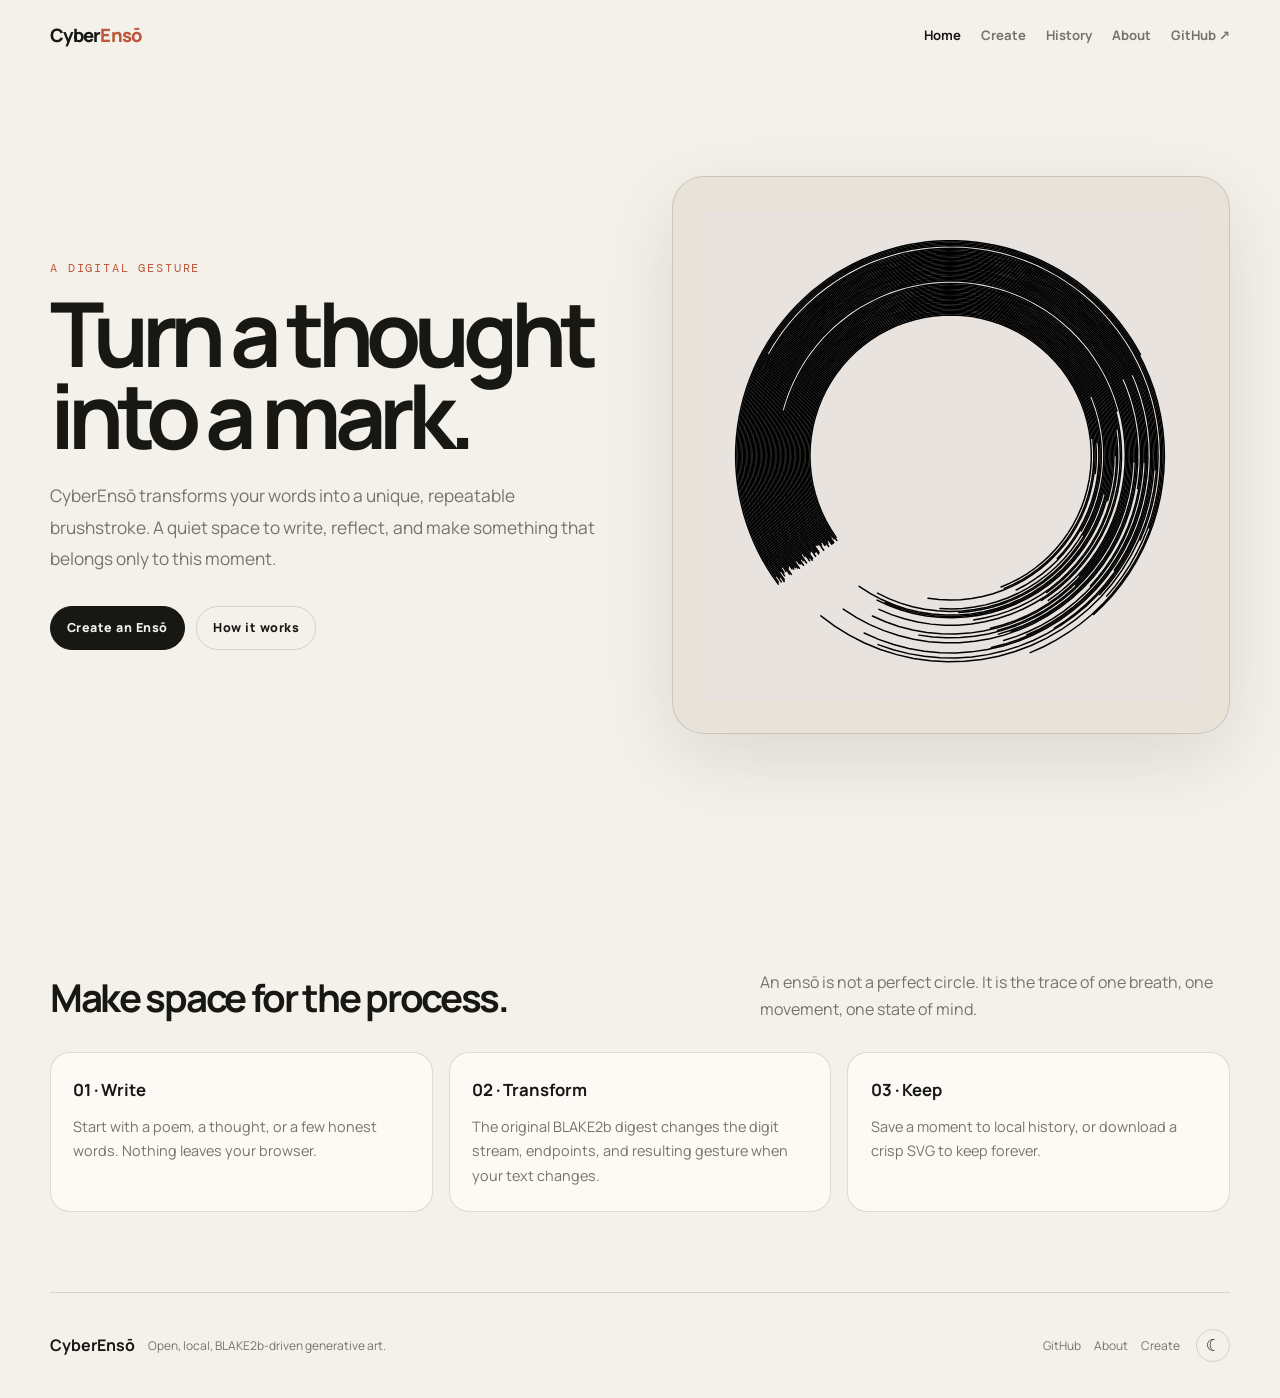
==== commit cd0597c7: "Polish generator exports and attribution Co-authored-by: Copilot <223556219+Copilot@users.noreply.gi" ====
--- a/index.html
+++ b/index.html
@@ -6,12 +6,12 @@
   <title>CyberEnsō — Make a mark</title><link rel="stylesheet" href="assets/app.css">
 </head>
 <body>
-  <header class="shell nav"><a class="brand" href="index.html">Cyber<span>Ensō</span></a><button class="menu" aria-label="Toggle navigation">☰</button><nav class="nav-links"><a class="active" href="index.html">Home</a><a href="create.html">Create</a><a href="history.html">History</a><a href="about.html">About</a></nav></header>
+  <header class="shell nav"><a class="brand" href="index.html">Cyber<span>Ensō</span></a><button class="menu" aria-label="Toggle navigation">☰</button>  <nav class="nav-links"><a class="active" href="index.html">Home</a><a href="create.html">Create</a><a href="history.html">History</a><a href="about.html">About</a><a href="https://github.com/rushhiii/cyberenso" target="_blank" rel="noreferrer">GitHub ↗</a></nav></header>
   <main>
     <section class="shell hero"><div><p class="eyebrow">A digital gesture</p><h1>Turn a thought into a mark.</h1><p class="lead">CyberEnsō transforms your words into a unique, repeatable brushstroke. A quiet space to write, reflect, and make something that belongs only to this moment.</p><div class="actions"><a class="button" href="create.html">Create an Ensō</a><a class="button ghost" href="about.html">How it works</a></div></div><div class="art-card" id="home-art"></div></section>
-    <section class="shell section"><div class="section-head"><h2>Make space for the process.</h2><p>An ensō is not a perfect circle. It is the trace of one breath, one movement, one state of mind.</p></div><div class="cards"><article class="card"><h3>01 · Write</h3><p>Start with a poem, a thought, or a few honest words. Nothing leaves your browser.</p></article><article class="card"><h3>02 · Transform</h3><p>Your text becomes a digest-driven gesture. Change a word and the shape changes with it.</p></article><article class="card"><h3>03 · Keep</h3><p>Save a moment to local history, or download a crisp SVG to keep forever.</p></article></div></section>
+    <section class="shell section"><div class="section-head"><h2>Make space for the process.</h2><p>An ensō is not a perfect circle. It is the trace of one breath, one movement, one state of mind.</p></div><div class="cards"><article class="card"><h3>01 · Write</h3><p>Start with a poem, a thought, or a few honest words. Nothing leaves your browser.</p></article><article class="card"><h3>02 · Transform</h3><p>The original BLAKE2b digest changes the digit stream, endpoints, and resulting gesture when your text changes.</p></article><article class="card"><h3>03 · Keep</h3><p>Save a moment to local history, or download a crisp SVG to keep forever.</p></article></div></section>
   </main>
-  <footer class="shell footer"><span>CyberEnsō · a browser-only generative art tool</span><button class="theme-toggle" id="theme-toggle">Dark</button></footer>
-  <script src="assets/app.js?v=dark3"></script><script>createSvg("A quiet mind makes room").then((svg) => { document.querySelector("#home-art").innerHTML = svg; });</script>
+  <footer class="shell footer"><div><strong>CyberEnsō</strong><span>Open, local, BLAKE2b-driven generative art.</span></div><div class="footer-links"><a href="https://github.com/rushhiii/cyberenso" target="_blank" rel="noreferrer">GitHub</a><a href="about.html">About</a><a href="create.html">Create</a><button class="theme-toggle" id="theme-toggle" aria-label="Switch to dark mode" title="Switch to dark mode">☾</button></div></footer>
+  <script src="assets/app.js?v=corner7"></script><script>createSvg("A quiet mind makes room").then((svg) => { document.querySelector("#home-art").innerHTML = svg; });</script>
 </body>
 </html>
--- a/assets/app.css
+++ b/assets/app.css
@@ -1,21 +1,23 @@
 @import url("https://fonts.googleapis.com/css2?family=DM+Mono:wght@400;500&family=Manrope:wght@400;500;600;700;800&display=swap");
 
-:root{--paper:#f4f1eb;--paper-2:#e8e2d8;--ink:#171714;--muted:#77736b;--line:rgba(23,23,20,.14);--accent:#bf573a;--card:rgba(255,253,248,.78);--shadow:0 24px 80px rgba(58,48,37,.13);--enso-paper:#e8e3df;--enso-ink:#000}
+:root{--paper:#f4f1eb;--paper-2:#e8e2d8;--ink:#171714;--muted:#77736b;--line:rgba(23,23,20,.14);--accent:#bf573a;--card:rgba(255,253,248,.78);--shadow:0 24px 80px rgba(58,48,37,.13);--enso-paper:#e8e3df;--enso-ink:#000000}
 :root[data-theme=dark]{--paper:#171717;--paper-2:#242321;--ink:#f3efe7;--muted:#aaa49a;--line:rgba(243,239,231,.18);--accent:#e27a56;--card:rgba(35,34,31,.82);--shadow:0 24px 80px rgba(0,0,0,.35);--enso-paper:#242321;--enso-ink:#f3efe7}
 *{box-sizing:border-box;margin:0;padding:0}
 html{background:var(--paper);scroll-behavior:smooth}
 body{min-width:320px;background:var(--paper);color:var(--ink);font-family:Manrope,system-ui,sans-serif;-webkit-font-smoothing:antialiased}
 a{color:inherit;text-decoration:none}
+.prose a,.meta a,.history-note a,.public-placeholder a{color:var(--accent);text-decoration:underline;text-decoration-thickness:1px;text-underline-offset:3px}
+.prose a:hover,.meta a:hover,.history-note a:hover,.public-placeholder a:hover{color:var(--ink)}
 button,input,textarea{font:inherit}
 .shell{width:min(1180px,calc(100% - 2rem));margin:auto}
 .nav{display:flex;align-items:center;justify-content:space-between;padding:1.35rem 0}
 .brand{font-weight:800;letter-spacing:-.04em;font-size:1.15rem}.brand span{color:var(--accent)}
 .nav-links{display:flex;align-items:center;gap:1.25rem;color:var(--muted);font-size:.82rem;font-weight:700}
 .nav-links a:hover,.nav-links a.active{color:var(--ink)}
-.theme-toggle{border:1px solid var(--line);border-radius:999px;background:transparent;padding:.45rem .7rem;color:var(--ink);cursor:pointer;font-size:.72rem;font-weight:800}
+.theme-toggle{display:inline-grid;place-items:center;width:2.1rem;height:2.1rem;border:1px solid var(--line);border-radius:999px;background:transparent;color:var(--ink);cursor:pointer;font-size:1.05rem;line-height:1}
 .theme-toggle:hover{background:var(--ink);color:var(--paper)}
 .menu{display:none;border:0;background:none;font-size:1.3rem}
-.button{display:inline-flex;align-items:center;justify-content:center;min-height:44px;padding:.7rem 1rem;border:1px solid var(--ink);border-radius:999px;background:var(--ink);color:var(--paper);cursor:pointer;font-size:.78rem;font-weight:800;letter-spacing:.04em;transition:transform .2s,background .2s}
+.button{display:inline-flex;align-items:center;justify-content:center;min-height:44px;padding:.7rem 1rem;border:1px solid var(--ink);border-radius:999px;background:var(--ink);color:var(--paper);cursor:pointer;font-size:.78rem;font-weight:800;letter-spacing:.04em;text-decoration:none!important;transition:transform .2s,background .2s}
 .button:hover{transform:translateY(-2px);background:var(--accent);border-color:var(--accent)}
 .button.ghost{background:transparent;color:var(--ink);border-color:var(--line)}.button.ghost:hover{background:var(--ink);color:var(--paper)}
 .hero{display:grid;grid-template-columns:1fr 1fr;gap:4rem;align-items:center;min-height:calc(100vh - 5rem);padding:3rem 0 6rem}
@@ -31,16 +33,24 @@
 .page-title{padding:5rem 0 2rem}.page-title p{max-width:650px;margin-top:1rem;color:var(--muted);line-height:1.7}
 .page-title .actions{margin-top:1.4rem}
 .editor-layout{display:grid;grid-template-columns:minmax(0,1.15fr) minmax(300px,.85fr);gap:2rem;padding:2rem 0 5rem}
-.canvas-card{display:grid;place-items:center;min-height:60vh;padding:2rem;border:1px solid var(--line);border-radius:1.5rem;background:radial-gradient(circle,var(--enso-paper) 0,var(--paper-2) 75%);box-shadow:var(--shadow)}
+.canvas-card{display:grid;place-items:center;min-height:60vh;padding:2rem;border:1px solid var(--line);border-radius:1.5rem;background:var(--enso-paper);box-shadow:var(--shadow)}
 #enso{width:min(100%,650px);aspect-ratio:1}#enso svg{width:100%;height:100%}
 .panel{padding:1.5rem;border:1px solid var(--line);border-radius:1.5rem;background:var(--card);box-shadow:var(--shadow)}
 .panel label{display:block;margin:1rem 0 .4rem;color:var(--muted);font-size:.72rem;font-weight:800;letter-spacing:.1em;text-transform:uppercase}.panel label:first-child{margin-top:0}
 input,textarea,select{width:100%;border:1px solid var(--line);border-radius:.7rem;background:var(--paper-2);padding:.8rem;color:var(--ink)}textarea{min-height:10rem;resize:vertical}input:focus,textarea:focus,select:focus{outline:2px solid var(--accent);outline-offset:2px}
 .form-actions{display:grid;grid-template-columns:1fr 1fr;gap:.6rem;margin-top:1rem}.form-actions .button{width:100%}
+.color-panel{margin-top:1.3rem;padding:1rem;border:1px solid var(--line);border-radius:1rem;background:var(--paper-2)}.color-heading{display:flex;justify-content:space-between;margin-bottom:.8rem;color:var(--ink);font-size:.78rem;font-weight:800}.color-inputs{display:grid;grid-template-columns:1fr 1fr;gap:.7rem}.color-inputs label{margin:0;font-size:.68rem}.color-inputs input[type=color]{display:block;width:100%;height:3.2rem;margin-top:.35rem;padding:0;border:1px solid var(--line);border-radius:.25rem;background:transparent;cursor:pointer;overflow:hidden}.color-inputs input[type=color]::-webkit-color-swatch-wrapper{padding:0}.color-inputs input[type=color]::-webkit-color-swatch{border:0;border-radius:0}.color-inputs input[type=color]::-moz-color-swatch{border:0;border-radius:0}.palette-presets{display:flex;flex-wrap:wrap;gap:.5rem;margin-top:.8rem}.swatch{width:1.8rem;height:1.8rem;border:2px solid var(--paper);border-radius:50%;background:linear-gradient(135deg,#000 0 50%,#e8e3df 50%);box-shadow:0 0 0 1px var(--line);cursor:pointer}.swatch:hover{transform:scale(1.1)}.swatch.night{background:linear-gradient(135deg,#f3efe7 0 50%,#171717 50%)}.swatch.rust{background:linear-gradient(135deg,#9d3f2f 0 50%,#f4e3d2 50%)}.swatch.ocean{background:linear-gradient(135deg,#164e63 0 50%,#dff4f2 50%)}.swatch.violet{background:linear-gradient(135deg,#4c1d95 0 50%,#f1e8ff 50%)}
 .meta{margin-top:1rem;color:var(--muted);font: .72rem/1.6 "DM Mono",monospace}
 .history-grid{display:grid;grid-template-columns:repeat(3,1fr);gap:1rem;padding:1rem 0 5rem}.history-card{padding:1rem;border:1px solid var(--line);border-radius:1rem;background:var(--card)}.history-card svg{width:100%;border-radius:.7rem;background:var(--paper-2)}.history-card h3{margin-top:.8rem}.history-card p{margin:.35rem 0 1rem;color:var(--muted);font-size:.8rem}.empty{padding:3rem;border:1px dashed var(--line);border-radius:1rem;color:var(--muted);text-align:center}
+.history-tabs{display:flex;gap:.7rem;margin:1rem 0}.history-note{color:var(--muted);font-size:.82rem;line-height:1.7}.public-placeholder{max-width:680px;margin:2rem 0 6rem;padding:2rem;border:1px solid var(--line);border-radius:1.25rem;background:var(--card)}.public-placeholder h2{margin-bottom:.8rem}.public-placeholder p:not(.eyebrow){margin-bottom:1.4rem;color:var(--muted);line-height:1.8}.field-help{font-weight:400;letter-spacing:0;text-transform:none}
 .prose{max-width:760px;padding:2rem 0 6rem}.prose h2{margin:2.5rem 0 1rem}.prose p,.prose li{color:var(--muted);line-height:1.9}.prose ul{padding-left:1.3rem}
-.footer{display:flex;align-items:center;justify-content:space-between;gap:1rem;padding:2rem 0;border-top:1px solid var(--line);color:var(--muted);font-size:.75rem}
+.footer{display:flex;align-items:center;justify-content:space-between;gap:2rem;padding:2.25rem 0;border-top:1px solid var(--line);color:var(--muted);font-size:.75rem}
+.footer div{display:flex;align-items:center;gap:.8rem}
+.footer strong{color:var(--ink);font-size:1rem}
+.footer-links{display:flex;align-items:center;gap:1rem}
+.footer a{color:var(--muted)}
+.footer a:hover{color:var(--ink)}
+.footer .theme-toggle{margin-left:.25rem}
 @media(max-width:800px){.hero,.editor-layout{grid-template-columns:1fr;gap:2rem}.hero{padding-top:2rem}.art-card{max-width:600px;margin:auto}.cards,.history-grid{grid-template-columns:1fr 1fr}.canvas-card{min-height:auto}}
 @media(max-width:560px){.nav-links{display:none}.nav-links.open{position:absolute;top:4.5rem;right:1rem;left:1rem;z-index:5;display:flex;flex-direction:column;align-items:stretch;padding:1rem;border:1px solid var(--line);border-radius:1rem;background:var(--paper);box-shadow:var(--shadow)}.menu{display:block}.hero{min-height:auto;padding:3rem 0 4rem}h1{font-size:clamp(3.2rem,17vw,5.5rem)}.cards,.history-grid{grid-template-columns:1fr}.section{padding:3.5rem 0}.page-title{padding:3rem 0 1rem}.form-actions{grid-template-columns:1fr}.canvas-card{padding:1rem}}
-@media(max-width:560px){.footer{align-items:flex-start;flex-direction:column}.nav-links{display:none}.nav-links.open{position:absolute;top:4.5rem;right:1rem;left:1rem;z-index:5;display:flex;flex-direction:column;align-items:stretch;padding:1rem;border:1px solid var(--line);border-radius:1rem;background:var(--paper);box-shadow:var(--shadow)}.menu{display:block}.hero{min-height:auto;padding:3rem 0 4rem}h1{font-size:clamp(3.2rem,17vw,5.5rem)}.cards,.history-grid{grid-template-columns:1fr}.section{padding:3.5rem 0}.page-title{padding:3rem 0 1rem}.form-actions{grid-template-columns:1fr}.canvas-card{padding:1rem}}
+@media(max-width:560px){.footer{align-items:flex-start;flex-direction:column}.footer div,.footer-links{align-items:flex-start;flex-wrap:wrap}.footer div{flex-direction:column;gap:.3rem}.nav-links{display:none}.nav-links.open{position:absolute;top:4.5rem;right:1rem;left:1rem;z-index:5;display:flex;flex-direction:column;align-items:stretch;padding:1rem;border:1px solid var(--line);border-radius:1rem;background:var(--paper);box-shadow:var(--shadow)}.menu{display:block}.hero{min-height:auto;padding:3rem 0 4rem}h1{font-size:clamp(3.2rem,17vw,5.5rem)}.cards,.history-grid{grid-template-columns:1fr}.section{padding:3.5rem 0}.page-title{padding:3rem 0 1rem}.form-actions{grid-template-columns:1fr}.canvas-card{padding:1rem}}
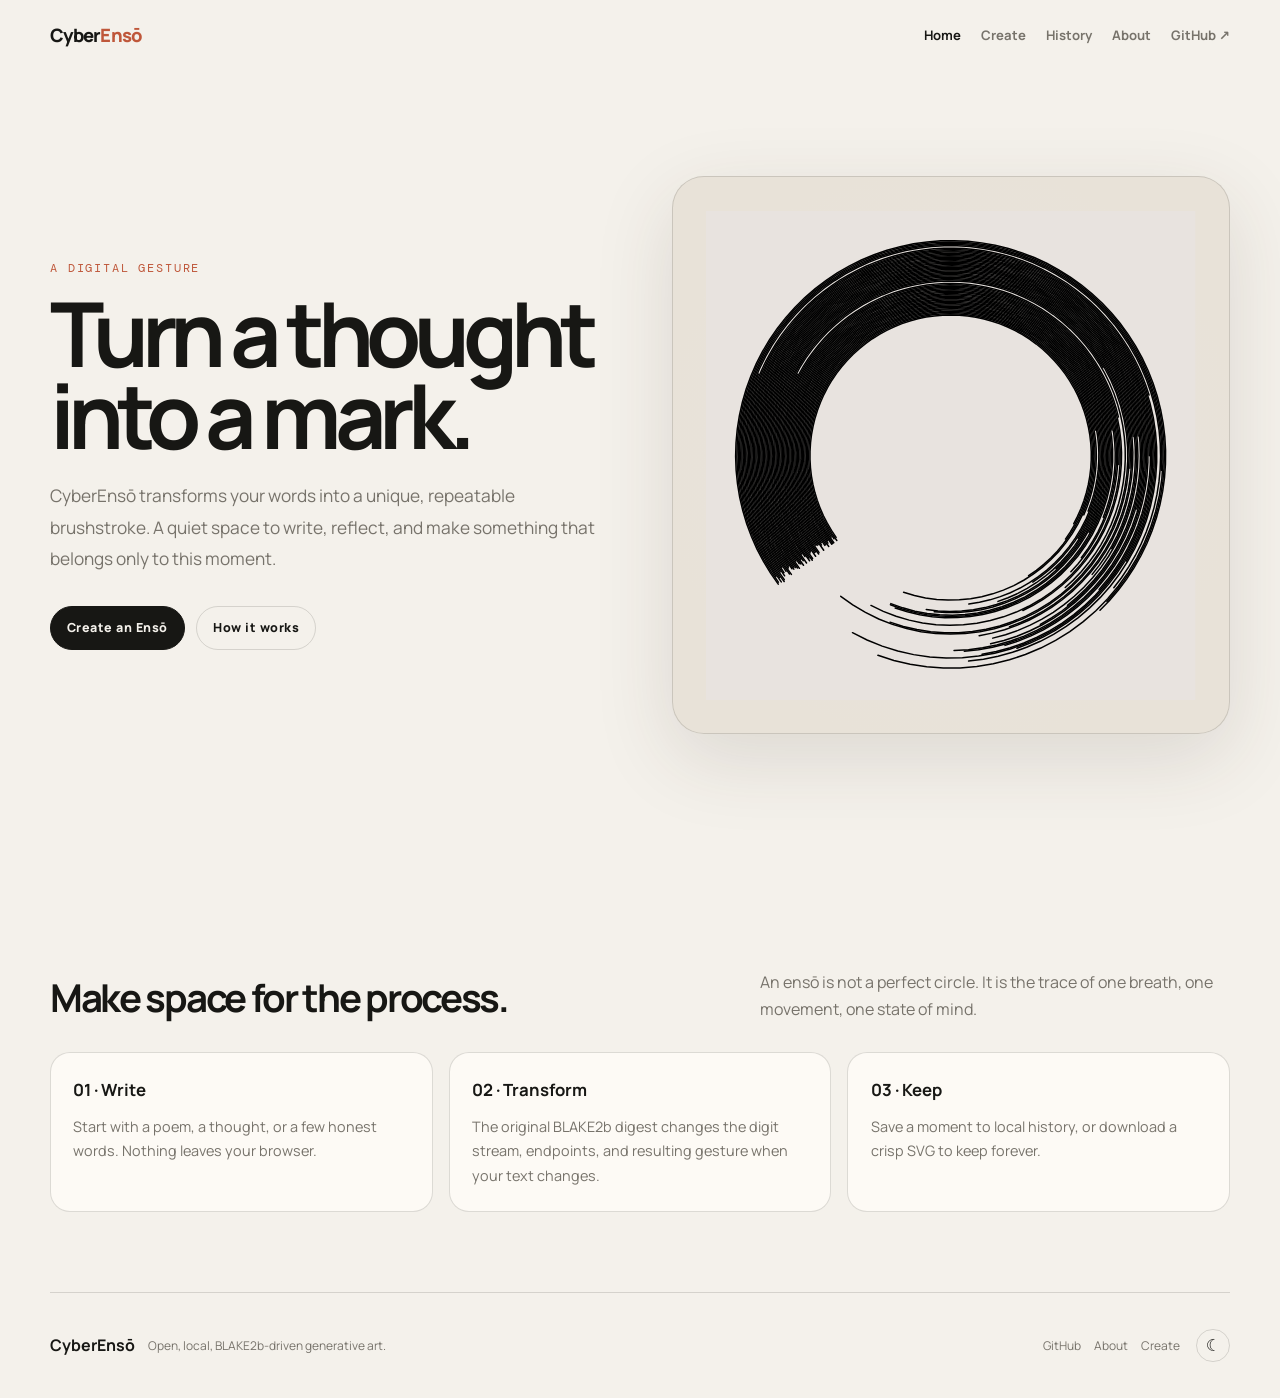
==== commit 2c9b7454: "Add CyberEnso favicon Co-authored-by: Copilot <223556219+Copilot@users.noreply.github.com>" ====
--- a/index.html
+++ b/index.html
@@ -3,7 +3,7 @@
 <head>
   <meta charset="utf-8"><meta name="viewport" content="width=device-width, initial-scale=1">
   <meta name="description" content="CyberEnsō turns words into digest-driven digital brushstrokes.">
-  <title>CyberEnsō — Make a mark</title><link rel="stylesheet" href="assets/app.css">
+  <title>CyberEnsō — Make a mark</title><link rel="icon" type="image/png" sizes="32x32" href="assets/favicon-32x32.png"><link rel="apple-touch-icon" href="assets/apple-icon-180x180.png"><link rel="manifest" href="assets/manifest.json"><link rel="stylesheet" href="assets/app.css">
 </head>
 <body>
   <header class="shell nav"><a class="brand" href="index.html">Cyber<span>Ensō</span></a><button class="menu" aria-label="Toggle navigation">☰</button>  <nav class="nav-links"><a class="active" href="index.html">Home</a><a href="create.html">Create</a><a href="history.html">History</a><a href="about.html">About</a><a href="https://github.com/rushhiii/cyberenso" target="_blank" rel="noreferrer">GitHub ↗</a></nav></header>
